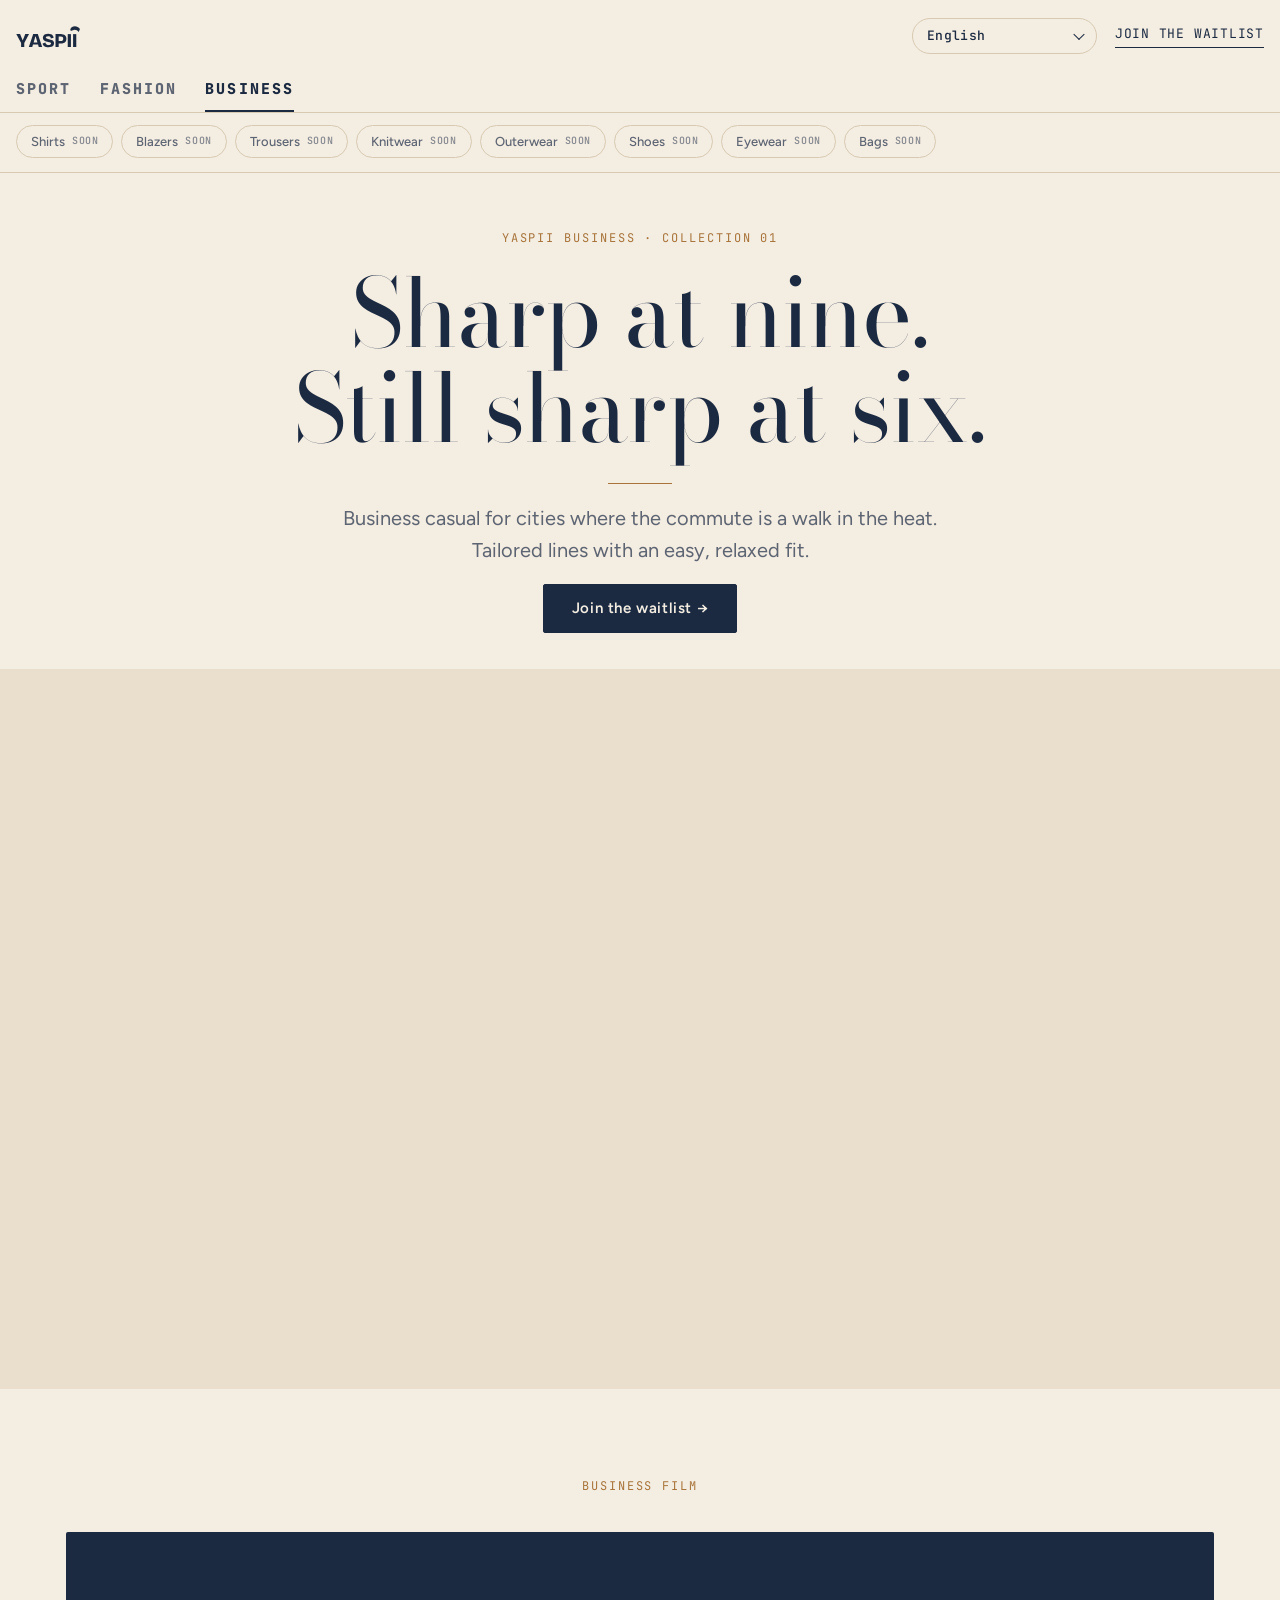
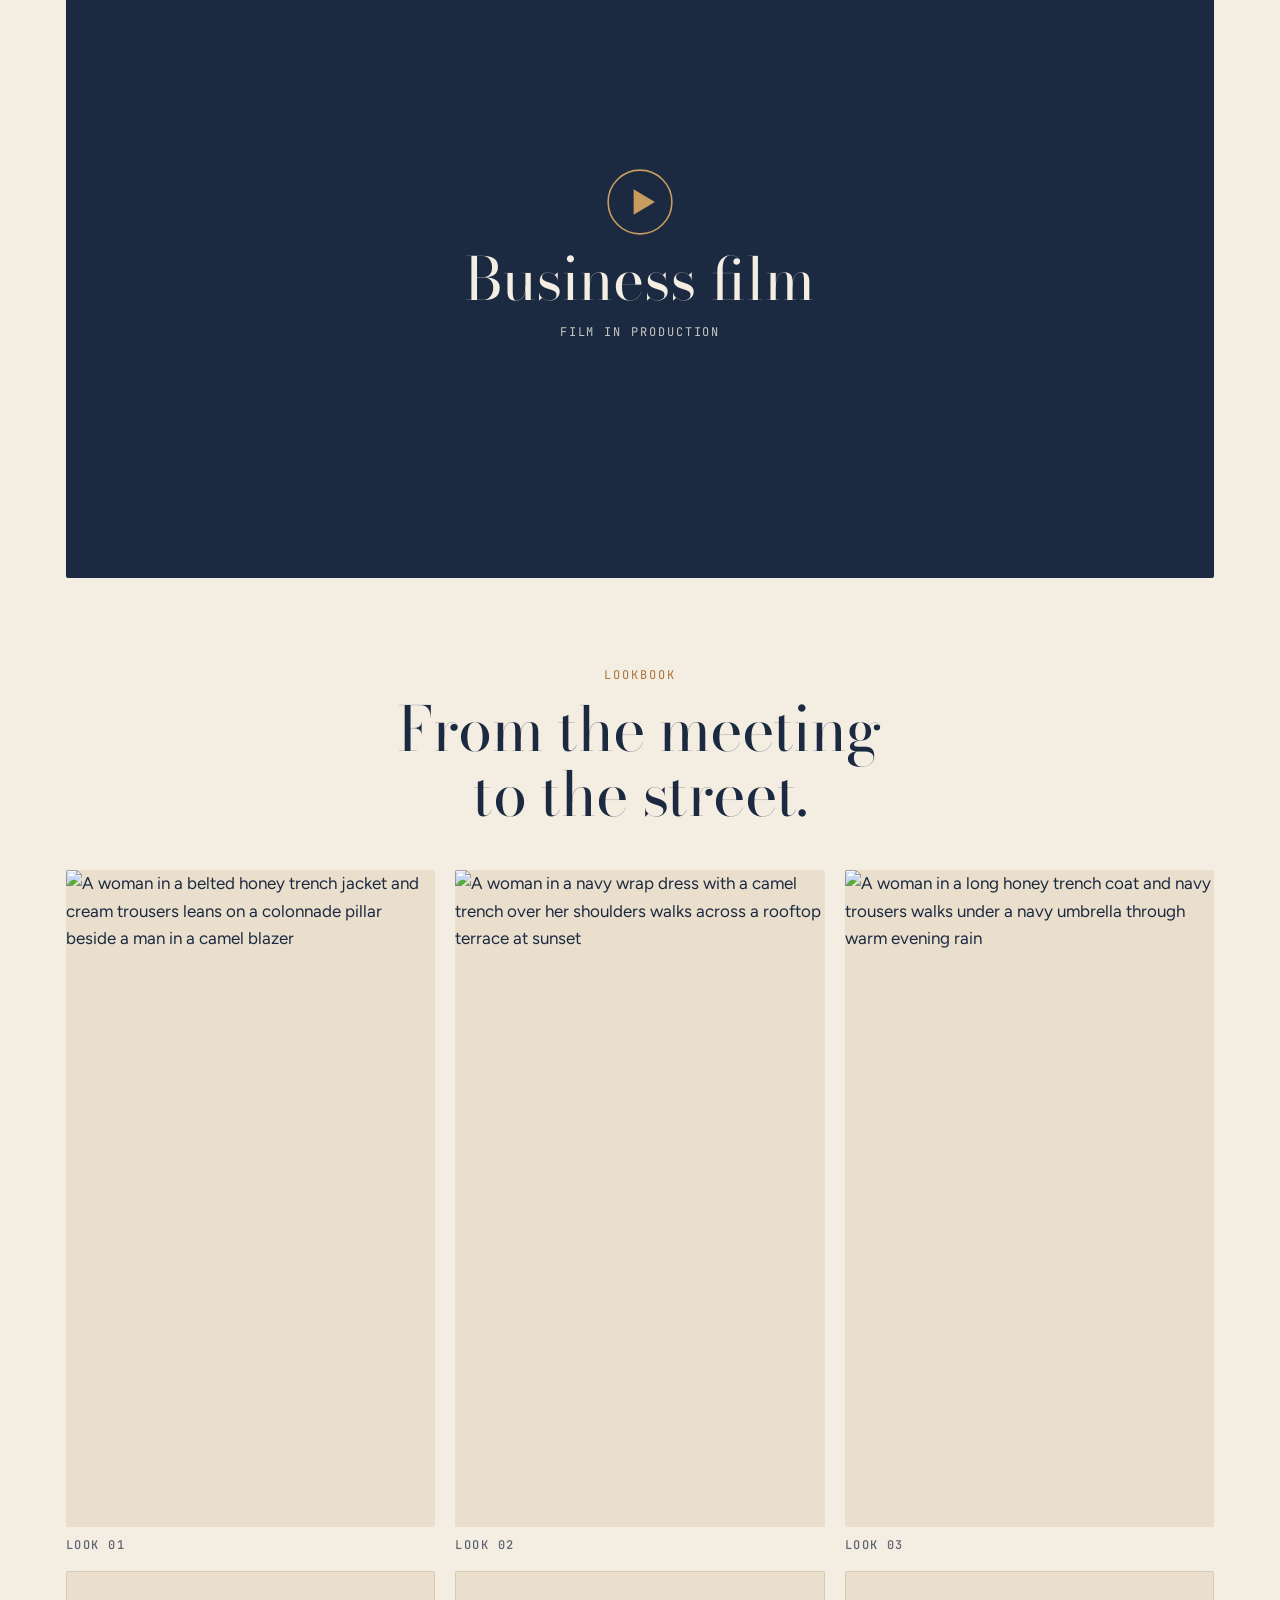
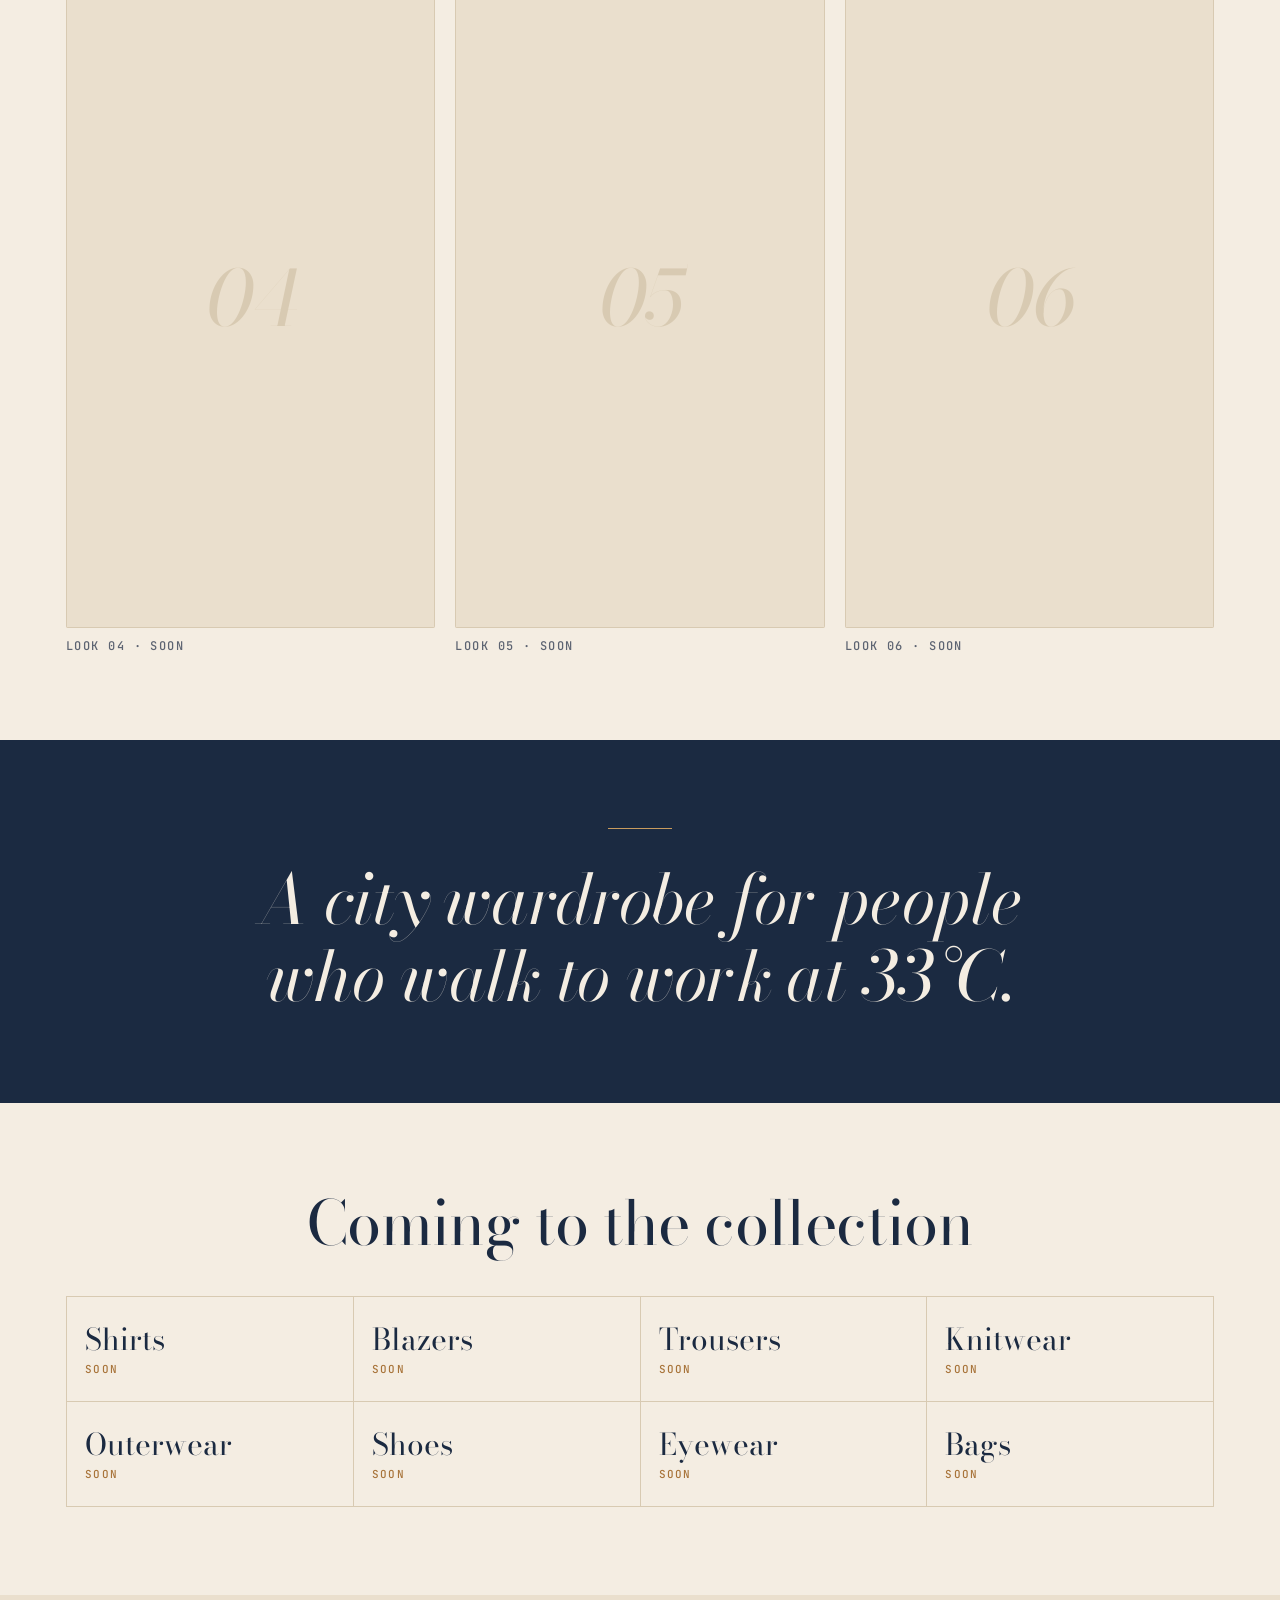
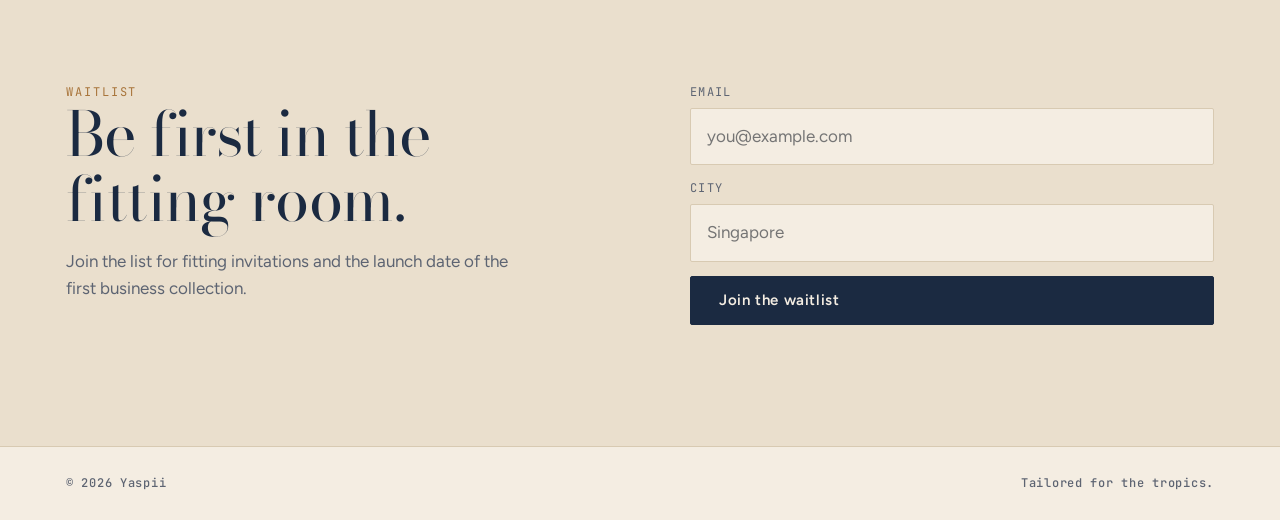
==== business.html @ 57b49bcf "Site: SPORT/FASHION/BUSINESS lines, 10-language switcher, expanded sports list, remove meal tool" ====
<!doctype html>
<html lang="en" data-title-key="bu.title" data-desc-key="bu.desc">
<head>
<meta charset="utf-8">
<meta name="viewport" content="width=device-width, initial-scale=1, viewport-fit=cover">
<title>Yaspii Business</title>
<link rel="icon" href="img/favicon-32.png" sizes="32x32">
<link rel="apple-touch-icon" href="img/favicon-180.png">
<meta name="description" content="Yaspii Business: business casual for tropical cities, tailored lines that stay relaxed in the heat.">
<link rel="preconnect" href="https://fonts.googleapis.com">
<link rel="preconnect" href="https://fonts.gstatic.com" crossorigin>
<link rel="stylesheet" href="https://fonts.googleapis.com/css2?family=Bodoni+Moda:ital,opsz,wght@0,6..96,400;0,6..96,600;1,6..96,400&family=Figtree:wght@400;500;600&family=JetBrains+Mono:wght@400;500;800&family=Noto+Serif+SC:wght@400;600&family=Noto+Serif+Thai:wght@400;600&family=Noto+Sans+SC:wght@400;600&family=Noto+Sans+Thai:wght@400;600&display=swap">
<link rel="preload" as="image" href="img/bu-hero-1600.webp">
<style>
/* Business: honey, cream and navy; serif display; quiet British-heritage tailoring. Nothing from the sport line. */
:root{
  --bg:#F4EDE2;--surface:#EADFCD;--ink:#1B2A41;--muted:#5D6472;--line:#D8CAB2;--accent:#A8743A;--honey:#C89B5E;--navy:#1B2A41;--cream:#F4EDE2;
  --display:"Bodoni Moda","Noto Serif Thai","Noto Serif SC","Noto Sans Khmer","Noto Sans Lao","Noto Sans Myanmar",Georgia,serif;
  --body:"Figtree","Noto Sans Thai","Noto Sans SC","Noto Sans Khmer","Noto Sans Lao","Noto Sans Myanmar",ui-sans-serif,system-ui,sans-serif;
  --mono:"JetBrains Mono","Noto Sans Thai","Noto Sans SC",ui-monospace,Menlo,monospace;
}
@media (prefers-color-scheme:dark){:root:not([data-theme="light"]){--bg:#141C2B;--surface:#1C2639;--ink:#F1E8DA;--muted:#B3AA9C;--line:#2E3A50;--accent:#D9A86A;color-scheme:dark}}
:root[data-theme="dark"]{--bg:#141C2B;--surface:#1C2639;--ink:#F1E8DA;--muted:#B3AA9C;--line:#2E3A50;--accent:#D9A86A;color-scheme:dark}
*{box-sizing:border-box}
body{margin:0;background:var(--bg);color:var(--ink);font-family:var(--body);font-size:17px;line-height:1.6;-webkit-font-smoothing:antialiased}
.wrap{max-width:1180px;margin:0 auto;padding-left:max(16px,env(safe-area-inset-left,0px));padding-right:max(16px,env(safe-area-inset-right,0px))}
a{color:inherit}
:focus-visible{outline:2px solid var(--accent);outline-offset:3px}
.eyebrow{font-family:var(--mono);font-size:12px;letter-spacing:.16em;text-transform:uppercase;color:var(--accent)}
h1,h2,.big{font-family:var(--display);font-weight:400;margin:0;letter-spacing:-.01em}
.bu-hero .wrap{padding-block:56px 36px;text-align:center;display:grid;justify-items:center;gap:18px}
.bu-hero h1{font-size:clamp(44px,7.4vw,108px);line-height:1;max-width:14ch;text-wrap:balance}
.bu-hero h1::after{content:"";display:block;width:64px;height:1px;background:var(--accent);margin:28px auto 0}
.bu-lede{max-width:46ch;margin:0;color:var(--muted);font-size:clamp(17px,1.6vw,20px)}
.bu-hero-img{display:block;width:100%;height:auto;aspect-ratio:16/9;object-fit:cover;background:var(--surface)}
.btn{display:inline-flex;align-items:center;gap:10px;background:var(--ink);color:var(--bg);font:600 15px/1 var(--body);letter-spacing:.04em;padding:16px 28px;text-decoration:none;border:1px solid var(--ink);cursor:pointer;border-radius:2px}
.btn:hover{background:transparent;color:var(--ink)}
section{padding-block:88px}
.sec-head{text-align:center;display:grid;justify-items:center;gap:12px}
h2{font-size:clamp(34px,4.8vw,62px);line-height:1.05;max-width:18ch;text-wrap:balance}
.film-box{margin-top:36px;aspect-ratio:16/9;background:var(--navy);color:var(--cream);display:flex;flex-direction:column;align-items:center;justify-content:center;gap:14px;text-align:center;padding:16px;position:relative;overflow:hidden;border-radius:2px}
.film-box::before{content:"";position:absolute;inset:0;background:url(img/bu-hero-960.webp) center/cover;opacity:.22}
.film-box>*{position:relative}
.film-box svg{width:68px;height:68px;color:var(--honey)}
.film-t{font-family:var(--display);font-size:clamp(30px,4.6vw,60px);line-height:1}
.film-s{font-family:var(--mono);font-size:12px;letter-spacing:.16em;text-transform:uppercase;opacity:.8}
.film-box video{position:absolute;inset:0;width:100%;height:100%;object-fit:cover}
.look-grid{list-style:none;margin:44px 0 0;padding:0;display:grid;grid-template-columns:repeat(3,minmax(0,1fr));gap:20px}
@media (max-width:820px){.look-grid{grid-template-columns:repeat(2,minmax(0,1fr));gap:12px}}
.look-grid li{margin:0}
.look-fig{aspect-ratio:9/16;background:var(--surface);overflow:hidden;border-radius:2px;position:relative}
.look-fig img{display:block;width:100%;height:100%;object-fit:cover}
.look-ph{position:absolute;inset:0;display:flex;align-items:center;justify-content:center;border:1px solid var(--line)}
.look-ph b{font-family:var(--display);font-weight:400;font-style:italic;font-size:clamp(44px,6vw,80px);color:var(--line)}
.look-cap{margin:12px 0 0;font:500 12px/1 var(--mono);letter-spacing:.12em;text-transform:uppercase;color:var(--muted)}
.statement{background:var(--navy);color:var(--cream);text-align:center}
.statement .big{font-style:italic;font-size:clamp(34px,5.4vw,72px);line-height:1.12;max-width:22ch;margin:0 auto;text-wrap:balance}
.statement .rule{width:64px;height:1px;background:var(--honey);margin:0 auto 32px}
.cat-grid{list-style:none;margin:40px 0 0;padding:0;display:grid;grid-template-columns:repeat(4,minmax(0,1fr));border-top:1px solid var(--line);border-left:1px solid var(--line)}
@media (max-width:720px){.cat-grid{grid-template-columns:repeat(2,minmax(0,1fr))}}
.cat-grid li{border-right:1px solid var(--line);border-bottom:1px solid var(--line);padding:26px 18px;display:grid;gap:8px}
.cat-grid span:first-child{font-family:var(--display);font-size:clamp(22px,2.4vw,30px);line-height:1.1}
.cat-grid small{font:500 11px/1 var(--mono);letter-spacing:.12em;text-transform:uppercase;color:var(--accent)}
.join{background:var(--surface)}
.join .wrap{display:grid;grid-template-columns:1.1fr 1fr;gap:48px;align-items:start}
.join p{color:var(--muted);max-width:42ch}
@media (max-width:820px){.join .wrap{grid-template-columns:1fr;gap:28px}}
form{display:grid;gap:14px}
label{font-family:var(--mono);font-size:12px;letter-spacing:.1em;text-transform:uppercase;color:var(--muted)}
input{width:100%;font:inherit;font-size:17px;color:var(--ink);background:var(--bg);border:1px solid var(--line);border-radius:2px;padding:14px 16px}
input:focus{outline:2px solid var(--accent);outline-offset:0;border-color:transparent}
.field{display:grid;gap:6px}
.note{font-size:14px;color:var(--muted);min-height:1.4em;margin:0}
footer{border-top:1px solid var(--line)}
footer .wrap{display:flex;flex-wrap:wrap;gap:16px;justify-content:space-between;padding-block:28px;font:500 12px/1.4 var(--mono);color:var(--muted);letter-spacing:.06em}
:lang(zh-CN) h1,:lang(zh-CN) h2,:lang(zh-CN) .big{line-height:1.25;letter-spacing:.02em}
</style>
<link rel="stylesheet" href="nav.css?v=20261103">
</head>
<body>
<header class="yh">
  <div class="wrap yh-top">
    <a class="logo" href="index.html" aria-label="Yaspii home"><svg aria-hidden="true" focusable="false" xmlns="http://www.w3.org/2000/svg" viewBox="-10 -1177 3289 1227"><g fill="currentColor"><g transform="scale(1 -1)"><path transform="translate(0.0 0)" d="M251 0V203L4 660H198L329 347H335L466 660H658L413 205V0Z"/><path transform="translate(632.0 0)" d="M14 0 238 660H474L698 0H522L485 124H227L190 0ZM453 232 364 534H348L259 232Z"/><path transform="translate(1314.0 0)" d="M331 -14Q267 -14 215.0 -2.0Q163 10 125.0 34.5Q87 59 65.0 97.0Q43 135 39 185L180 232Q183 190 204.0 162.0Q225 134 260.5 120.5Q296 107 340 107Q382 107 410.5 117.5Q439 128 453.5 144.5Q468 161 468 180Q468 202 449.0 216.5Q430 231 397.0 241.5Q364 252 320 262Q270 274 222.0 288.0Q174 302 135.0 324.5Q96 347 73.5 382.5Q51 418 51 472Q51 533 82.0 578.0Q113 623 173.0 648.5Q233 674 321 674Q408 674 469.0 649.0Q530 624 563.0 579.5Q596 535 599 476L455 435Q455 464 445.5 486.0Q436 508 419.0 522.5Q402 537 377.0 544.5Q352 552 320 552Q282 552 255.5 543.0Q229 534 216.0 519.5Q203 505 203 486Q203 462 223.5 446.5Q244 431 279.5 420.5Q315 410 358 400Q401 391 447.0 377.5Q493 364 533.0 342.0Q573 320 597.5 282.5Q622 245 622 188Q622 127 589.5 81.5Q557 36 492.0 11.0Q427 -14 331 -14Z"/><path transform="translate(1942.0 0)" d="M69 0V660H345Q409 660 460.5 645.0Q512 630 549.0 600.5Q586 571 605.5 525.5Q625 480 625 419Q625 341 589.5 288.0Q554 235 484.5 208.0Q415 181 311 181H230V0ZM230 537V305H334Q399 305 431.0 332.0Q463 359 463 423Q463 479 433.5 508.0Q404 537 340 537Z"/><path transform="translate(2566.0 0)" d="M69 0V660H233V0Z"/><path transform="translate(2839.0 0)" d="M69 0V660H233V0Z"/></g><g transform="translate(3014.6 -764.0) scale(9.0786) translate(-89 -68)"><path d="M116 50 C100 28 68 32 62 52 C60 61 69 63 76 58 C86 51 100 56 109 68 Z"/></g></g></svg></a>
    <div class="yh-r">
      <label class="yh-lang"><span class="sr" data-i18n="nav.lang">Language</span><select data-lang-select><option value="en" lang="en" selected>English</option><option value="th" lang="th">ไทย</option><option value="zh" lang="zh-CN">中文</option><option value="vi" lang="vi">Tiếng Việt</option><option value="id" lang="id">Bahasa Indonesia</option><option value="ms" lang="ms">Bahasa Melayu</option><option value="fil" lang="fil">Filipino</option><option value="km" lang="km">ខ្មែរ</option><option value="lo" lang="lo">ລາວ</option><option value="my" lang="my">မြန်မာ</option></select></label>
      <a class="yh-join" href="#join" data-i18n="nav.join">Join the waitlist</a>
    </div>
  </div>
  <nav class="wrap yh-lines" aria-label="Collections" data-i18n-aria="nav.lines"><a href="index.html" data-i18n="nav.sport">SPORT</a><a href="fashion.html" data-i18n="nav.fashion">FASHION</a><a href="business.html" aria-current="page" data-i18n="nav.business">BUSINESS</a></nav>
  <nav class="wrap yh-cats" aria-label="Shop by category" data-i18n-aria="nav.shop"><span class="c"><span data-i18n="cat.shirts">Shirts</span><small data-i18n="nav.soon">Soon</small></span><span class="c"><span data-i18n="cat.blazers">Blazers</span><small data-i18n="nav.soon">Soon</small></span><span class="c"><span data-i18n="cat.trousers">Trousers</span><small data-i18n="nav.soon">Soon</small></span><span class="c"><span data-i18n="cat.knit">Knitwear</span><small data-i18n="nav.soon">Soon</small></span><span class="c"><span data-i18n="cat.outer">Outerwear</span><small data-i18n="nav.soon">Soon</small></span><span class="c"><span data-i18n="cat.shoes">Shoes</span><small data-i18n="nav.soon">Soon</small></span><span class="c"><span data-i18n="cat.eyewear">Eyewear</span><small data-i18n="nav.soon">Soon</small></span><span class="c"><span data-i18n="cat.bags">Bags</span><small data-i18n="nav.soon">Soon</small></span></nav>
</header>

<main>
<section class="bu-hero" style="padding-block:0"><div class="wrap">
  <div class="eyebrow" data-i18n="bu.eyebrow">Yaspii Business · Collection 01</div>
  <h1 data-i18n="bu.h1">Sharp at nine. Still sharp at six.</h1>
  <p class="bu-lede" data-i18n="bu.lede">Business casual for cities where the commute is a walk in the heat. Tailored lines with an easy, relaxed fit.</p>
  <a class="btn" href="#join" data-i18n="line.cta">Join the waitlist →</a>
</div>
<img class="bu-hero-img" src="img/bu-hero-1600.webp" srcset="img/bu-hero-960.webp 960w, img/bu-hero-1600.webp 1600w" sizes="100vw" width="1600" height="900" alt="Four people in honey trench coats, cream shirts and a camel blazer walk down a rain-washed street of colonial shophouses at golden hour">
</section>

<section id="film"><div class="wrap">
  <div class="sec-head"><div class="eyebrow" data-i18n="bu.film">Business film</div></div>
  <div class="film-box" id="line-film" data-film="">
    <svg viewBox="0 0 64 64" aria-hidden="true"><circle cx="32" cy="32" r="30" fill="none" stroke="currentColor" stroke-width="1.5"/><path d="M26 20 L46 32 L26 44 Z" fill="currentColor"/></svg>
    <span class="film-t" data-i18n="bu.film">Business film</span>
    <span class="film-s" data-i18n="film.soon">Film in production</span>
  </div>
</div></section>

<section id="look" style="padding-top:0"><div class="wrap">
  <div class="sec-head">
    <div class="eyebrow" data-i18n="bu.look.eyebrow">Lookbook</div>
    <h2 data-i18n="bu.look.h2">From the meeting to the street.</h2>
  </div>
  <ul class="look-grid">
    <li><div class="look-fig"><img src="img/bu-look-1-720.webp" width="720" height="1280" loading="lazy" decoding="async" alt="A woman in a belted honey trench jacket and cream trousers leans on a colonnade pillar beside a man in a camel blazer"></div><p class="look-cap"><span data-i18n="fa.look">Look</span> 01</p></li>
    <li><div class="look-fig"><img src="img/bu-look-2-720.webp" width="720" height="1280" loading="lazy" decoding="async" alt="A woman in a navy wrap dress with a camel trench over her shoulders walks across a rooftop terrace at sunset"></div><p class="look-cap"><span data-i18n="fa.look">Look</span> 02</p></li>
    <li><div class="look-fig"><img src="img/bu-look-3-720.webp" width="720" height="1280" loading="lazy" decoding="async" alt="A woman in a long honey trench coat and navy trousers walks under a navy umbrella through warm evening rain"></div><p class="look-cap"><span data-i18n="fa.look">Look</span> 03</p></li>
    <li><div class="look-fig"><div class="look-ph"><b>04</b></div></div><p class="look-cap"><span data-i18n="fa.look">Look</span> 04 · <span data-i18n="nav.soon">Soon</span></p></li>
    <li><div class="look-fig"><div class="look-ph"><b>05</b></div></div><p class="look-cap"><span data-i18n="fa.look">Look</span> 05 · <span data-i18n="nav.soon">Soon</span></p></li>
    <li><div class="look-fig"><div class="look-ph"><b>06</b></div></div><p class="look-cap"><span data-i18n="fa.look">Look</span> 06 · <span data-i18n="nav.soon">Soon</span></p></li>
  </ul>
</div></section>

<section class="statement"><div class="wrap">
  <div class="rule"></div>
  <p class="big" data-i18n="bu.statement">A city wardrobe for people who walk to work at 33°C.</p>
</div></section>

<section><div class="wrap">
  <div class="sec-head"><h2 data-i18n="bu.cats.h2">Coming to the collection</h2></div>
  <ul class="cat-grid"><li><span data-i18n="cat.shirts">Shirts</span><small data-i18n="nav.soon">Soon</small></li><li><span data-i18n="cat.blazers">Blazers</span><small data-i18n="nav.soon">Soon</small></li><li><span data-i18n="cat.trousers">Trousers</span><small data-i18n="nav.soon">Soon</small></li><li><span data-i18n="cat.knit">Knitwear</span><small data-i18n="nav.soon">Soon</small></li><li><span data-i18n="cat.outer">Outerwear</span><small data-i18n="nav.soon">Soon</small></li><li><span data-i18n="cat.shoes">Shoes</span><small data-i18n="nav.soon">Soon</small></li><li><span data-i18n="cat.eyewear">Eyewear</span><small data-i18n="nav.soon">Soon</small></li><li><span data-i18n="cat.bags">Bags</span><small data-i18n="nav.soon">Soon</small></li></ul>
</div></section>

<section class="join" id="join"><div class="wrap">
  <div>
    <div class="eyebrow" data-i18n="join.eyebrow">Waitlist</div>
    <h2 data-i18n="bu.join.h2">Be first in the fitting room.</h2>
    <p data-i18n="bu.join.p">Join the list for fitting invitations and the launch date of the first business collection.</p>
  </div>
  <form class="waitlist" novalidate>
    <input type="hidden" name="line" value="business">
    <div class="field"><label for="email" data-i18n="form.email">Email</label><input id="email" name="email" type="email" autocomplete="email" placeholder="you@example.com" required></div>
    <div class="field"><label for="city" data-i18n="form.city">City</label><input id="city" name="city" type="text" autocomplete="address-level2" placeholder="Singapore" data-i18n-ph="form.city.ph"></div>
    <button class="btn" type="submit" data-i18n="form.submit">Join the waitlist</button>
    <p class="note" role="status"></p>
  </form>
</div></section>
</main>

<footer><div class="wrap">
  <span>© 2026 Yaspii</span>
  <span data-i18n="bu.footer">Tailored for the tropics.</span>
</div></footer>

<script src="i18n.js?v=20261103"></script>
<script src="lines.js?v=20261103" defer></script>
</body>
</html>
---- nav.css ----
/* Shared Yaspii header: line switch + category row. Colours come from each page's own tokens. */
.yh{border-bottom:1px solid var(--line);background:var(--bg);position:relative;z-index:5}
.yh .wrap{max-width:1280px}
.yh-top{display:flex;align-items:center;justify-content:space-between;gap:16px;padding-block:18px 10px}
.yh .logo{display:inline-flex;color:var(--ink);text-decoration:none}.yh .logo svg{height:24px;width:auto;display:block}
.yh-r{display:flex;align-items:center;gap:18px}
.yh-lang{position:relative;display:inline-flex;align-items:center}
.yh-lang select{appearance:none;-webkit-appearance:none;font:500 13px/1.2 var(--mono);letter-spacing:.03em;color:var(--ink);background:transparent;border:1px solid var(--line);border-radius:999px;padding:9px 34px 9px 14px;cursor:pointer;width:auto;max-width:46vw}
.yh-lang::after{content:"";position:absolute;right:14px;top:50%;width:7px;height:7px;border-right:1.5px solid var(--ink);border-bottom:1.5px solid var(--ink);transform:translateY(-70%) rotate(45deg);pointer-events:none}
.yh-lang select:focus-visible{outline:2px solid var(--accent);outline-offset:2px}
.yh-lang option{color:#111;background:#fff}
.yh-join{font-family:var(--mono);font-size:13px;letter-spacing:.06em;text-transform:uppercase;text-decoration:none;color:var(--ink);border-bottom:1px solid var(--ink);padding-bottom:2px;white-space:nowrap}
@media (max-width:560px){.yh-join{display:none}}
.yh-lines{display:flex;gap:28px;padding-block:6px 0;overflow-x:auto;scrollbar-width:none}
.yh-lines::-webkit-scrollbar,.yh-cats::-webkit-scrollbar{display:none}
.yh-lines a{font:800 15px/1 var(--mono);letter-spacing:.14em;text-decoration:none;color:var(--muted);padding:12px 0 13px;border-bottom:2px solid transparent;white-space:nowrap}
.yh-lines a:hover{color:var(--ink)}
.yh-lines a[aria-current="page"]{color:var(--ink);border-bottom-color:var(--ink)}
.yh-cats{display:flex;gap:8px;padding-block:12px 14px;overflow-x:auto;scrollbar-width:none;border-top:1px solid var(--line)}
.yh-cats a,.yh-cats span.c{flex:none;display:inline-flex;align-items:center;gap:7px;font:500 13px/1 var(--body);color:var(--ink);text-decoration:none;border:1px solid var(--line);border-radius:999px;padding:9px 14px;white-space:nowrap}
.yh-cats a:hover{border-color:var(--ink)}
.yh-cats span.c{color:var(--muted)}
.yh-cats small{font:500 10px/1 var(--mono);letter-spacing:.06em;text-transform:uppercase;opacity:.75}
.sr{position:absolute;width:1px;height:1px;overflow:hidden;clip:rect(0 0 0 0);white-space:nowrap}
/* scripts with tall glyphs */
:lang(km) h1,:lang(lo) h1,:lang(my) h1,:lang(th) h1{line-height:1.25!important;letter-spacing:0!important}
:lang(km) h2,:lang(lo) h2,:lang(my) h2,:lang(th) h2{line-height:1.35!important;letter-spacing:0!important}
:lang(km) body,:lang(lo) body,:lang(my) body{line-height:1.8}
:lang(km) .eyebrow,:lang(lo) .eyebrow,:lang(my) .eyebrow,:lang(km) label,:lang(lo) label,:lang(my) label{letter-spacing:.01em;text-transform:none}
:lang(vi) body{--display:"Be Vietnam Pro",ui-sans-serif,system-ui,sans-serif;--body:"Be Vietnam Pro",ui-sans-serif,system-ui,sans-serif}
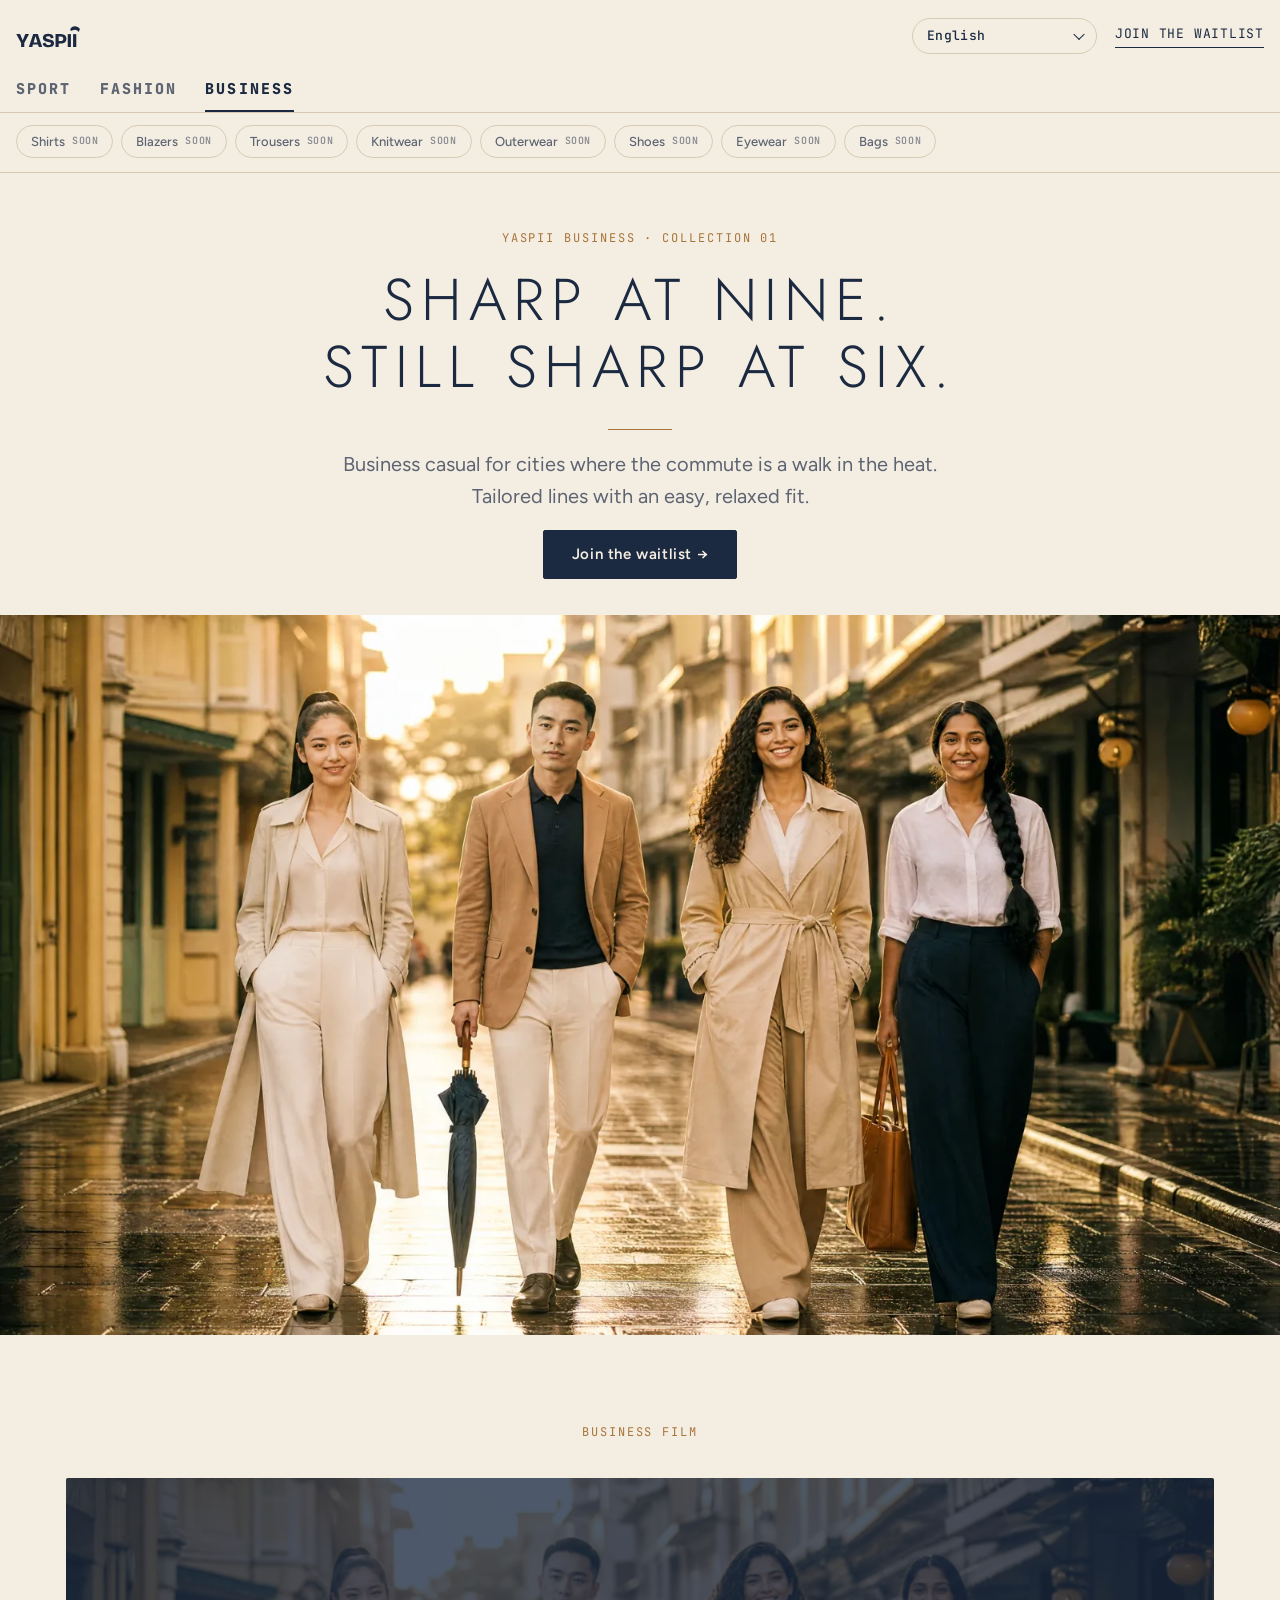
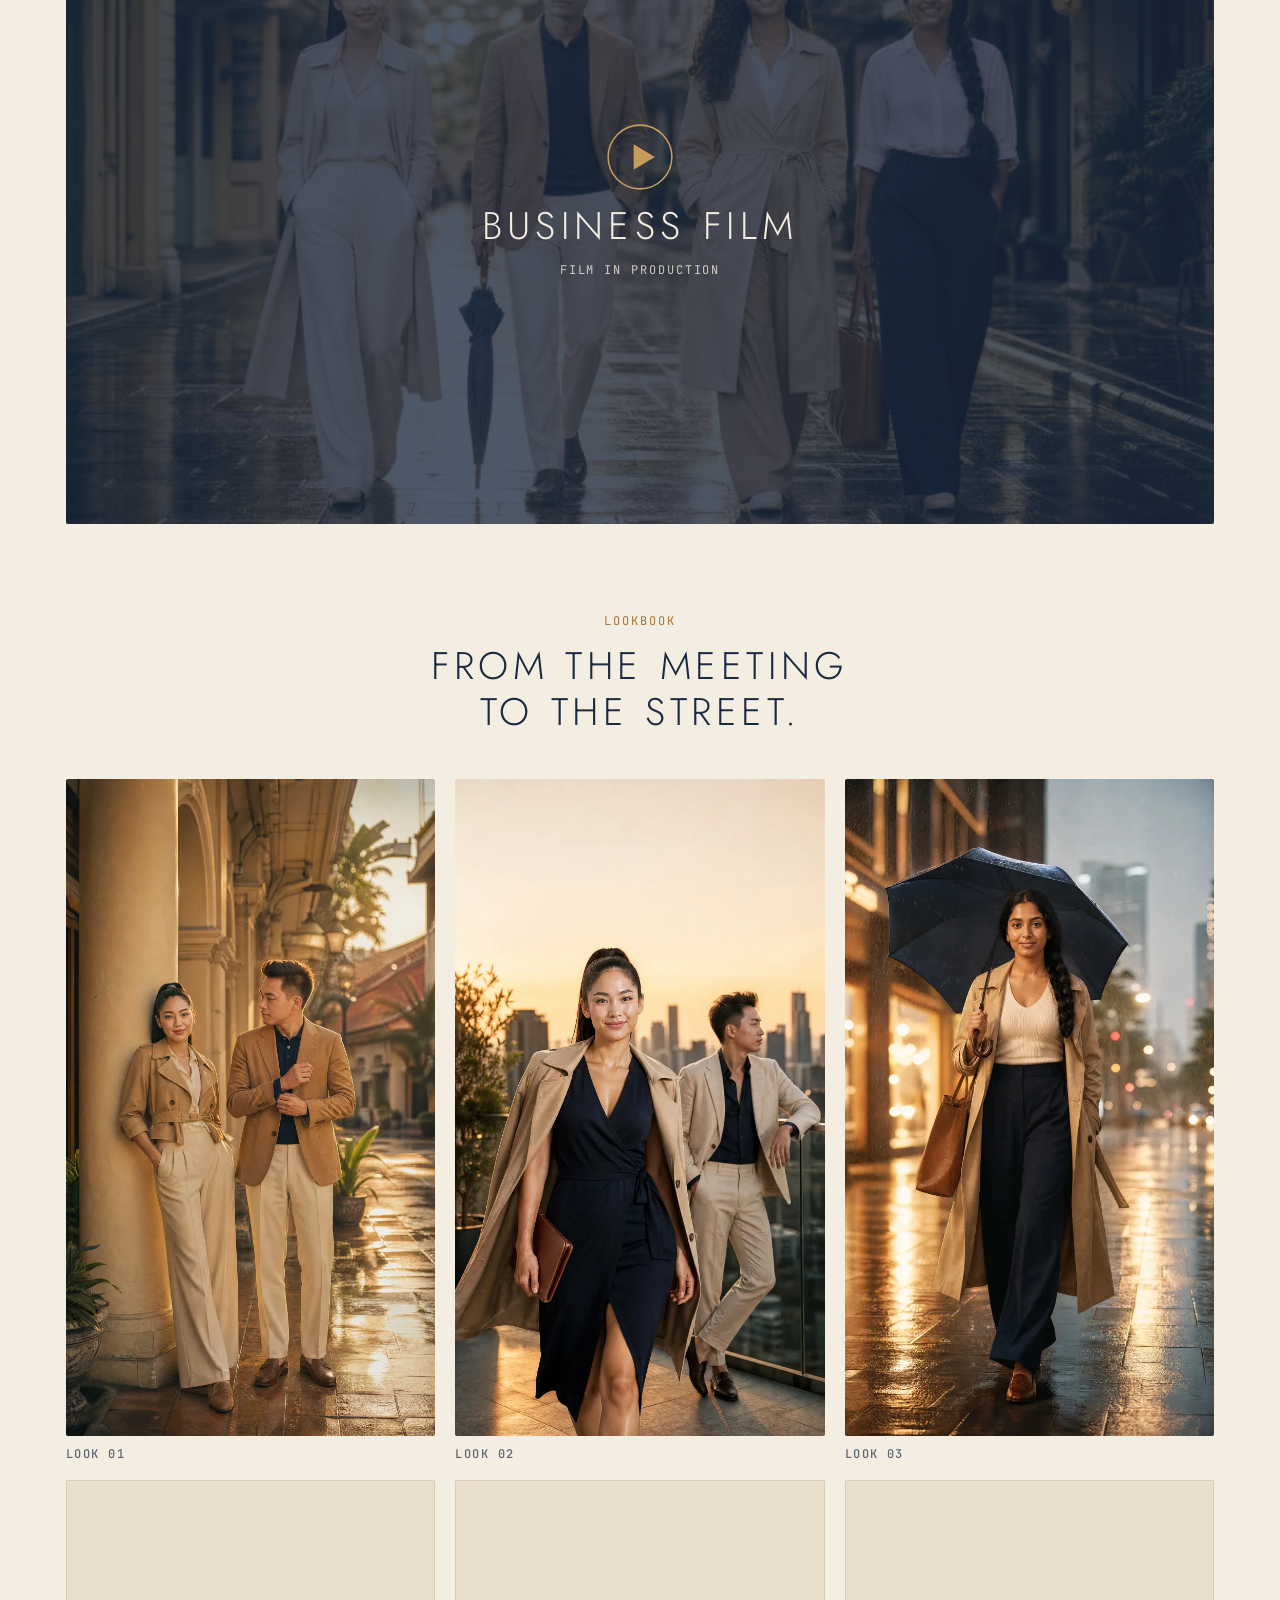
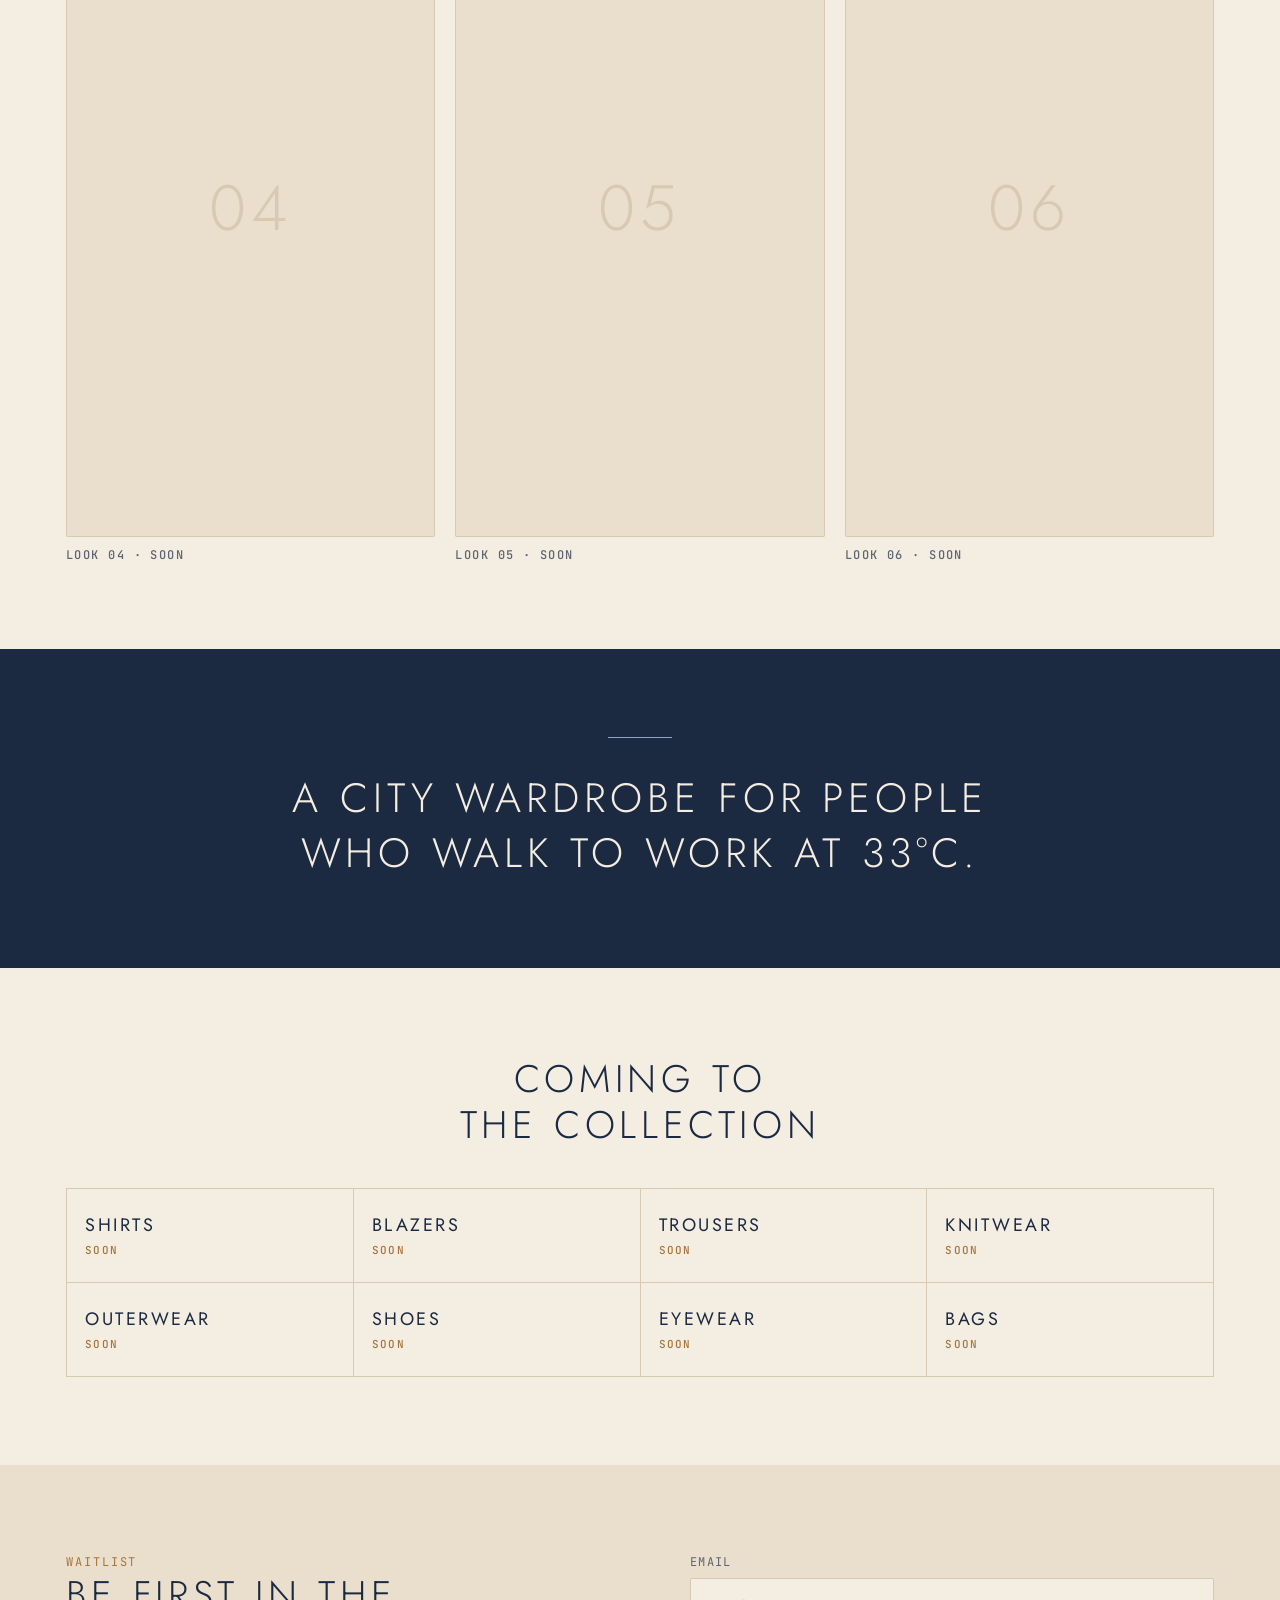
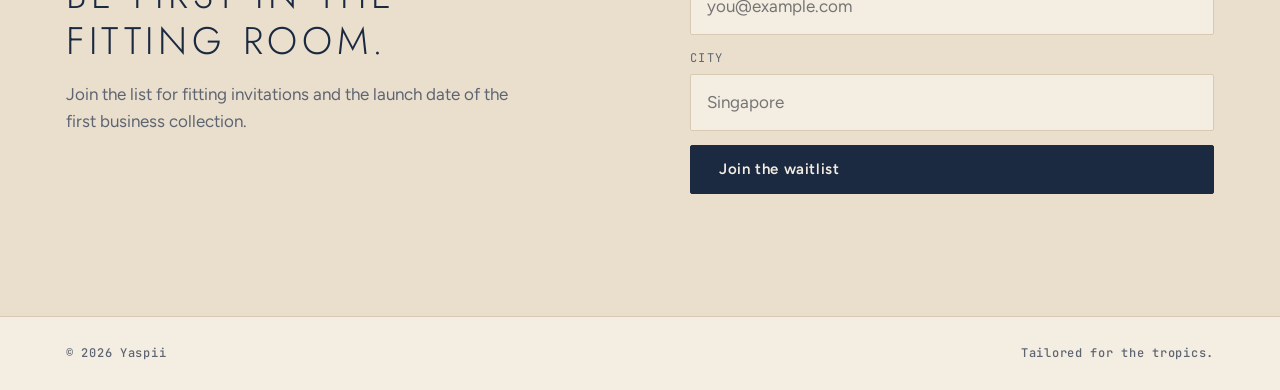
==== commit d4dce047: "Business headings in Jost caps; fashion film on fashion page" ====
--- a/business.html
+++ b/business.html
@@ -9,13 +9,13 @@
 <meta name="description" content="Yaspii Business: business casual for tropical cities, tailored lines that stay relaxed in the heat.">
 <link rel="preconnect" href="https://fonts.googleapis.com">
 <link rel="preconnect" href="https://fonts.gstatic.com" crossorigin>
-<link rel="stylesheet" href="https://fonts.googleapis.com/css2?family=Bodoni+Moda:ital,opsz,wght@0,6..96,400;0,6..96,600;1,6..96,400&family=Figtree:wght@400;500;600&family=JetBrains+Mono:wght@400;500;800&family=Noto+Serif+SC:wght@400;600&family=Noto+Serif+Thai:wght@400;600&family=Noto+Sans+SC:wght@400;600&family=Noto+Sans+Thai:wght@400;600&display=swap">
+<link rel="stylesheet" href="https://fonts.googleapis.com/css2?family=Jost:ital,wght@0,300;0,400;0,500;1,300&family=Figtree:wght@400;500;600&family=JetBrains+Mono:wght@400;500;800&family=Noto+Sans+SC:wght@400;600&family=Noto+Sans+Thai:wght@400;600&display=swap">
 <link rel="preload" as="image" href="img/bu-hero-1600.webp">
 <style>
-/* Business: honey, cream and navy; serif display; quiet British-heritage tailoring. Nothing from the sport line. */
+/* Business: honey, cream and navy; light wide-tracked capitals; quiet British-heritage tailoring. Nothing from the sport line. */
 :root{
   --bg:#F4EDE2;--surface:#EADFCD;--ink:#1B2A41;--muted:#5D6472;--line:#D8CAB2;--accent:#A8743A;--honey:#C89B5E;--navy:#1B2A41;--cream:#F4EDE2;
-  --display:"Bodoni Moda","Noto Serif Thai","Noto Serif SC","Noto Sans Khmer","Noto Sans Lao","Noto Sans Myanmar",Georgia,serif;
+  --display:"Jost","Noto Sans Thai","Noto Sans SC","Noto Sans Khmer","Noto Sans Lao","Noto Sans Myanmar",Georgia,serif;
   --body:"Figtree","Noto Sans Thai","Noto Sans SC","Noto Sans Khmer","Noto Sans Lao","Noto Sans Myanmar",ui-sans-serif,system-ui,sans-serif;
   --mono:"JetBrains Mono","Noto Sans Thai","Noto Sans SC",ui-monospace,Menlo,monospace;
 }
@@ -27,9 +27,9 @@
 a{color:inherit}
 :focus-visible{outline:2px solid var(--accent);outline-offset:3px}
 .eyebrow{font-family:var(--mono);font-size:12px;letter-spacing:.16em;text-transform:uppercase;color:var(--accent)}
-h1,h2,.big{font-family:var(--display);font-weight:400;margin:0;letter-spacing:-.01em}
+h1,h2,.big{font-family:var(--display);font-weight:300;margin:0;letter-spacing:.12em;text-transform:uppercase}
 .bu-hero .wrap{padding-block:56px 36px;text-align:center;display:grid;justify-items:center;gap:18px}
-.bu-hero h1{font-size:clamp(44px,7.4vw,108px);line-height:1;max-width:14ch;text-wrap:balance}
+.bu-hero h1{font-size:clamp(30px,4.6vw,66px);line-height:1.15;max-width:22ch;text-wrap:balance}
 .bu-hero h1::after{content:"";display:block;width:64px;height:1px;background:var(--accent);margin:28px auto 0}
 .bu-lede{max-width:46ch;margin:0;color:var(--muted);font-size:clamp(17px,1.6vw,20px)}
 .bu-hero-img{display:block;width:100%;height:auto;aspect-ratio:16/9;object-fit:cover;background:var(--surface)}
@@ -37,12 +37,12 @@
 .btn:hover{background:transparent;color:var(--ink)}
 section{padding-block:88px}
 .sec-head{text-align:center;display:grid;justify-items:center;gap:12px}
-h2{font-size:clamp(34px,4.8vw,62px);line-height:1.05;max-width:18ch;text-wrap:balance}
+h2{font-size:clamp(24px,3vw,40px);line-height:1.2;max-width:24ch;text-wrap:balance}
 .film-box{margin-top:36px;aspect-ratio:16/9;background:var(--navy);color:var(--cream);display:flex;flex-direction:column;align-items:center;justify-content:center;gap:14px;text-align:center;padding:16px;position:relative;overflow:hidden;border-radius:2px}
 .film-box::before{content:"";position:absolute;inset:0;background:url(img/bu-hero-960.webp) center/cover;opacity:.22}
 .film-box>*{position:relative}
 .film-box svg{width:68px;height:68px;color:var(--honey)}
-.film-t{font-family:var(--display);font-size:clamp(30px,4.6vw,60px);line-height:1}
+.film-t{font-family:var(--display);font-weight:300;font-size:clamp(22px,3vw,40px);line-height:1.1;letter-spacing:.14em;text-transform:uppercase}
 .film-s{font-family:var(--mono);font-size:12px;letter-spacing:.16em;text-transform:uppercase;opacity:.8}
 .film-box video{position:absolute;inset:0;width:100%;height:100%;object-fit:cover}
 .look-grid{list-style:none;margin:44px 0 0;padding:0;display:grid;grid-template-columns:repeat(3,minmax(0,1fr));gap:20px}
@@ -51,15 +51,15 @@
 .look-fig{aspect-ratio:9/16;background:var(--surface);overflow:hidden;border-radius:2px;position:relative}
 .look-fig img{display:block;width:100%;height:100%;object-fit:cover}
 .look-ph{position:absolute;inset:0;display:flex;align-items:center;justify-content:center;border:1px solid var(--line)}
-.look-ph b{font-family:var(--display);font-weight:400;font-style:italic;font-size:clamp(44px,6vw,80px);color:var(--line)}
+.look-ph b{font-family:var(--display);font-weight:300;font-size:clamp(40px,5vw,72px);letter-spacing:.08em;color:var(--line)}
 .look-cap{margin:12px 0 0;font:500 12px/1 var(--mono);letter-spacing:.12em;text-transform:uppercase;color:var(--muted)}
 .statement{background:var(--navy);color:var(--cream);text-align:center}
-.statement .big{font-style:italic;font-size:clamp(34px,5.4vw,72px);line-height:1.12;max-width:22ch;margin:0 auto;text-wrap:balance}
+.statement .big{font-size:clamp(22px,3.2vw,42px);line-height:1.35;max-width:30ch;margin:0 auto;text-wrap:balance}
 .statement .rule{width:64px;height:1px;background:var(--honey);margin:0 auto 32px}
 .cat-grid{list-style:none;margin:40px 0 0;padding:0;display:grid;grid-template-columns:repeat(4,minmax(0,1fr));border-top:1px solid var(--line);border-left:1px solid var(--line)}
 @media (max-width:720px){.cat-grid{grid-template-columns:repeat(2,minmax(0,1fr))}}
 .cat-grid li{border-right:1px solid var(--line);border-bottom:1px solid var(--line);padding:26px 18px;display:grid;gap:8px}
-.cat-grid span:first-child{font-family:var(--display);font-size:clamp(22px,2.4vw,30px);line-height:1.1}
+.cat-grid span:first-child{font-family:var(--display);font-weight:400;font-size:clamp(15px,1.5vw,18px);line-height:1.2;letter-spacing:.14em;text-transform:uppercase}
 .cat-grid small{font:500 11px/1 var(--mono);letter-spacing:.12em;text-transform:uppercase;color:var(--accent)}
 .join{background:var(--surface)}
 .join .wrap{display:grid;grid-template-columns:1.1fr 1fr;gap:48px;align-items:start}
@@ -73,7 +73,8 @@
 .note{font-size:14px;color:var(--muted);min-height:1.4em;margin:0}
 footer{border-top:1px solid var(--line)}
 footer .wrap{display:flex;flex-wrap:wrap;gap:16px;justify-content:space-between;padding-block:28px;font:500 12px/1.4 var(--mono);color:var(--muted);letter-spacing:.06em}
-:lang(zh-CN) h1,:lang(zh-CN) h2,:lang(zh-CN) .big{line-height:1.25;letter-spacing:.02em}
+:lang(zh-CN) h1,:lang(zh-CN) h2,:lang(zh-CN) .big{line-height:1.35;letter-spacing:.08em;font-weight:400}
+:lang(th) h1,:lang(th) h2,:lang(th) .big,:lang(km) h1,:lang(km) h2,:lang(km) .big,:lang(lo) h1,:lang(lo) h2,:lang(lo) .big,:lang(my) h1,:lang(my) h2,:lang(my) .big{letter-spacing:.02em!important;font-weight:400}
 </style>
 <link rel="stylesheet" href="nav.css?v=20261103">
 </head>
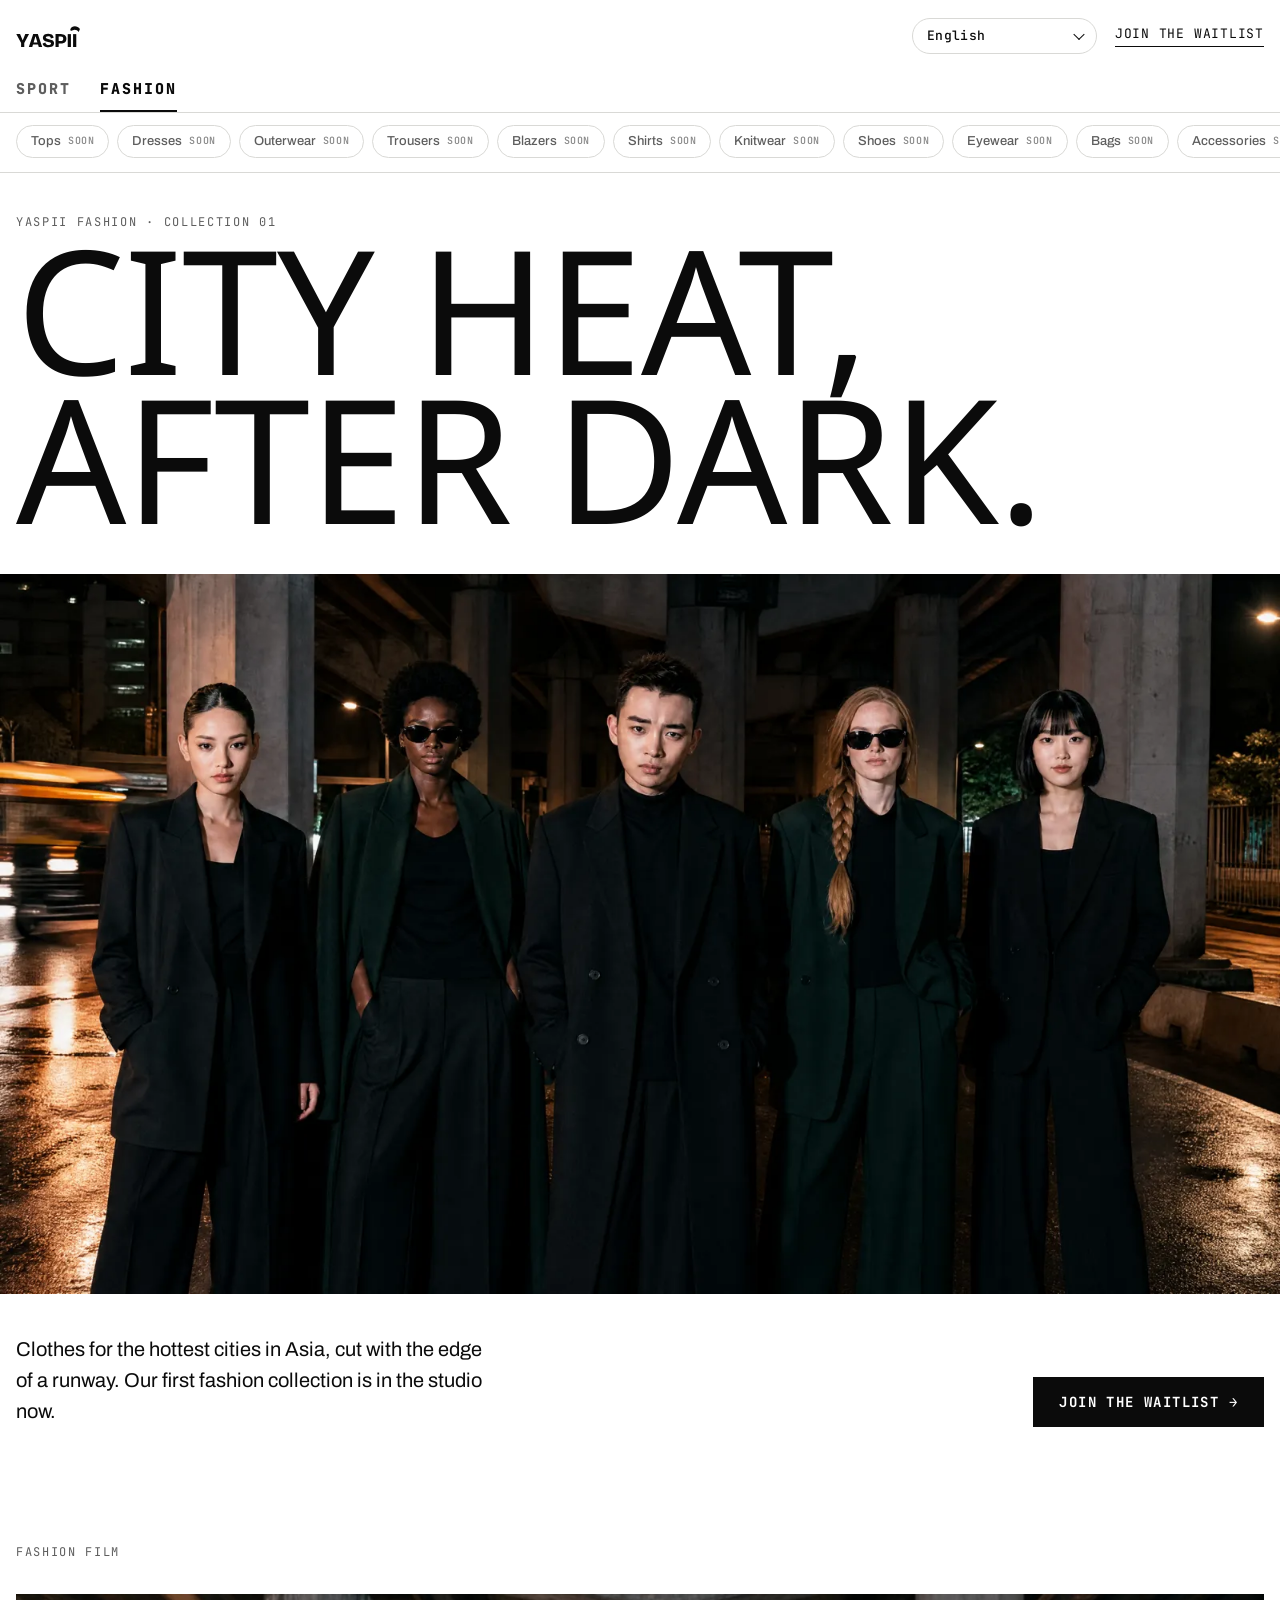
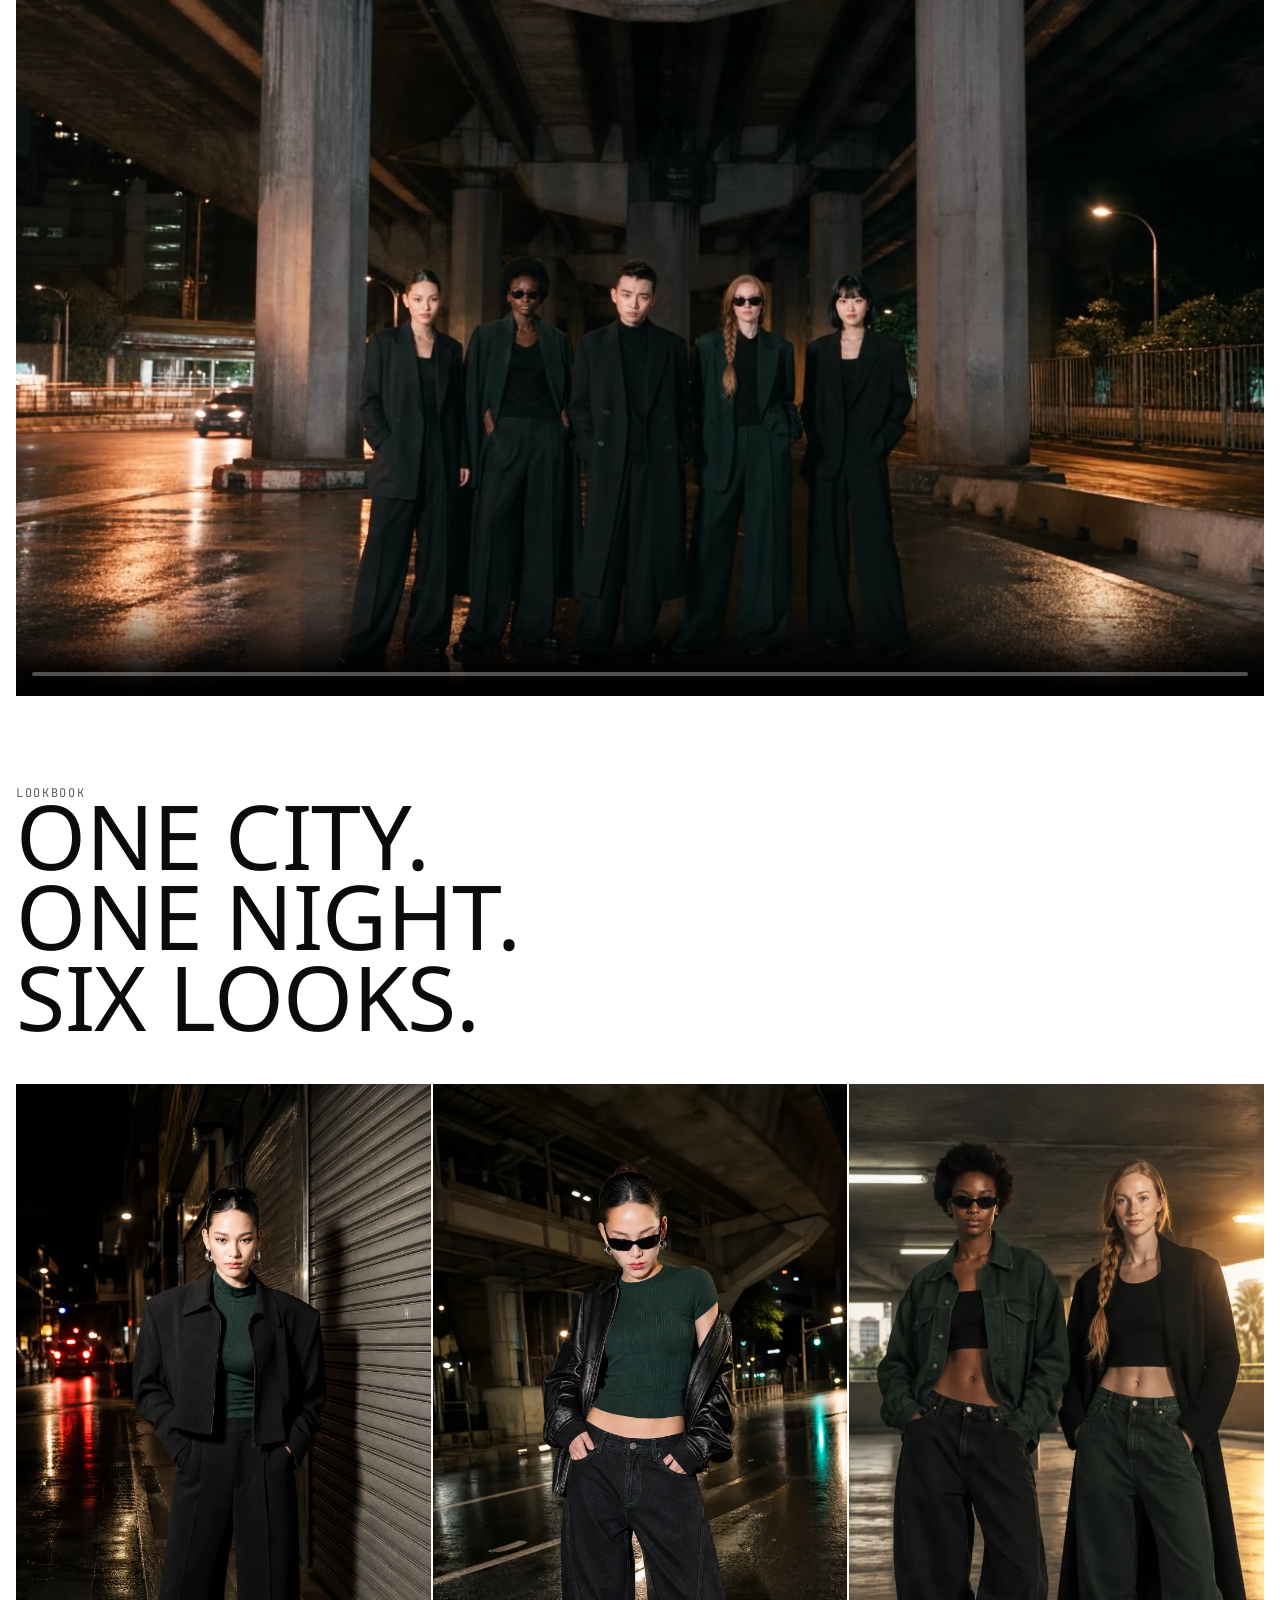
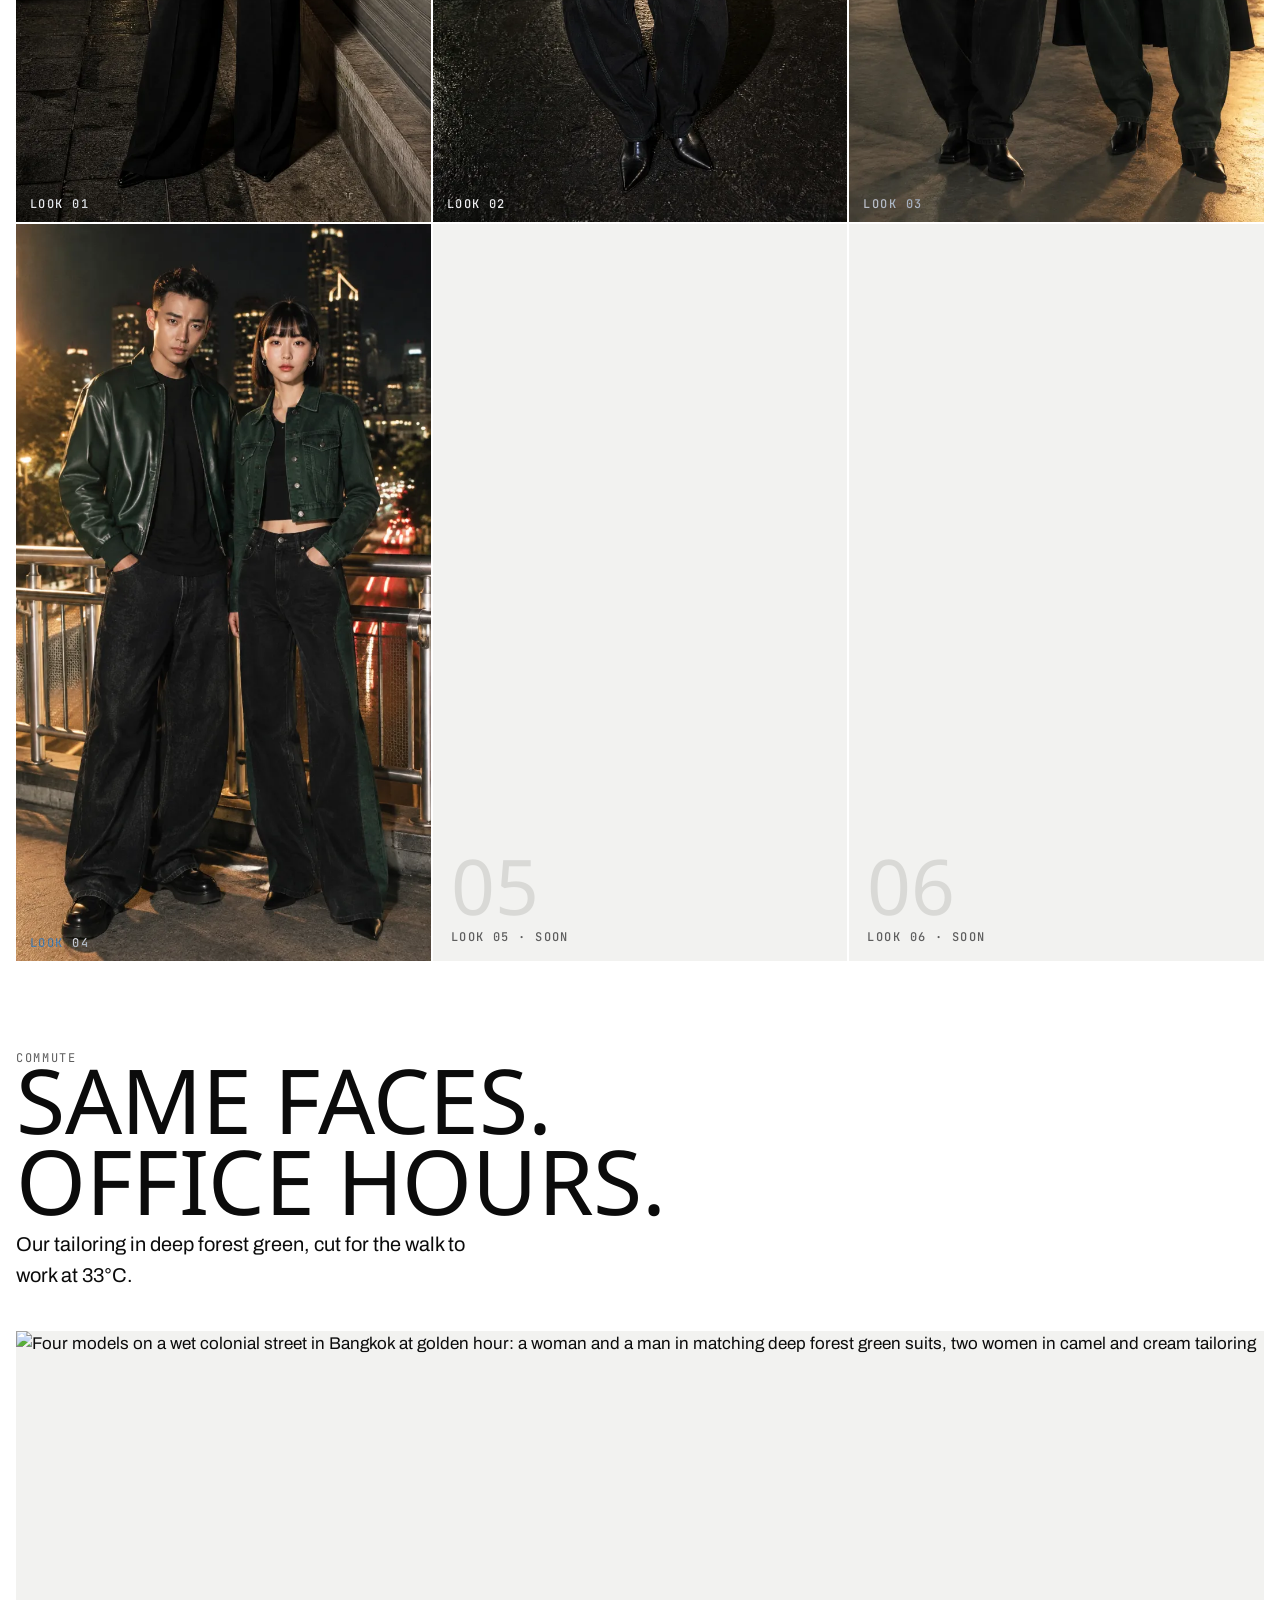
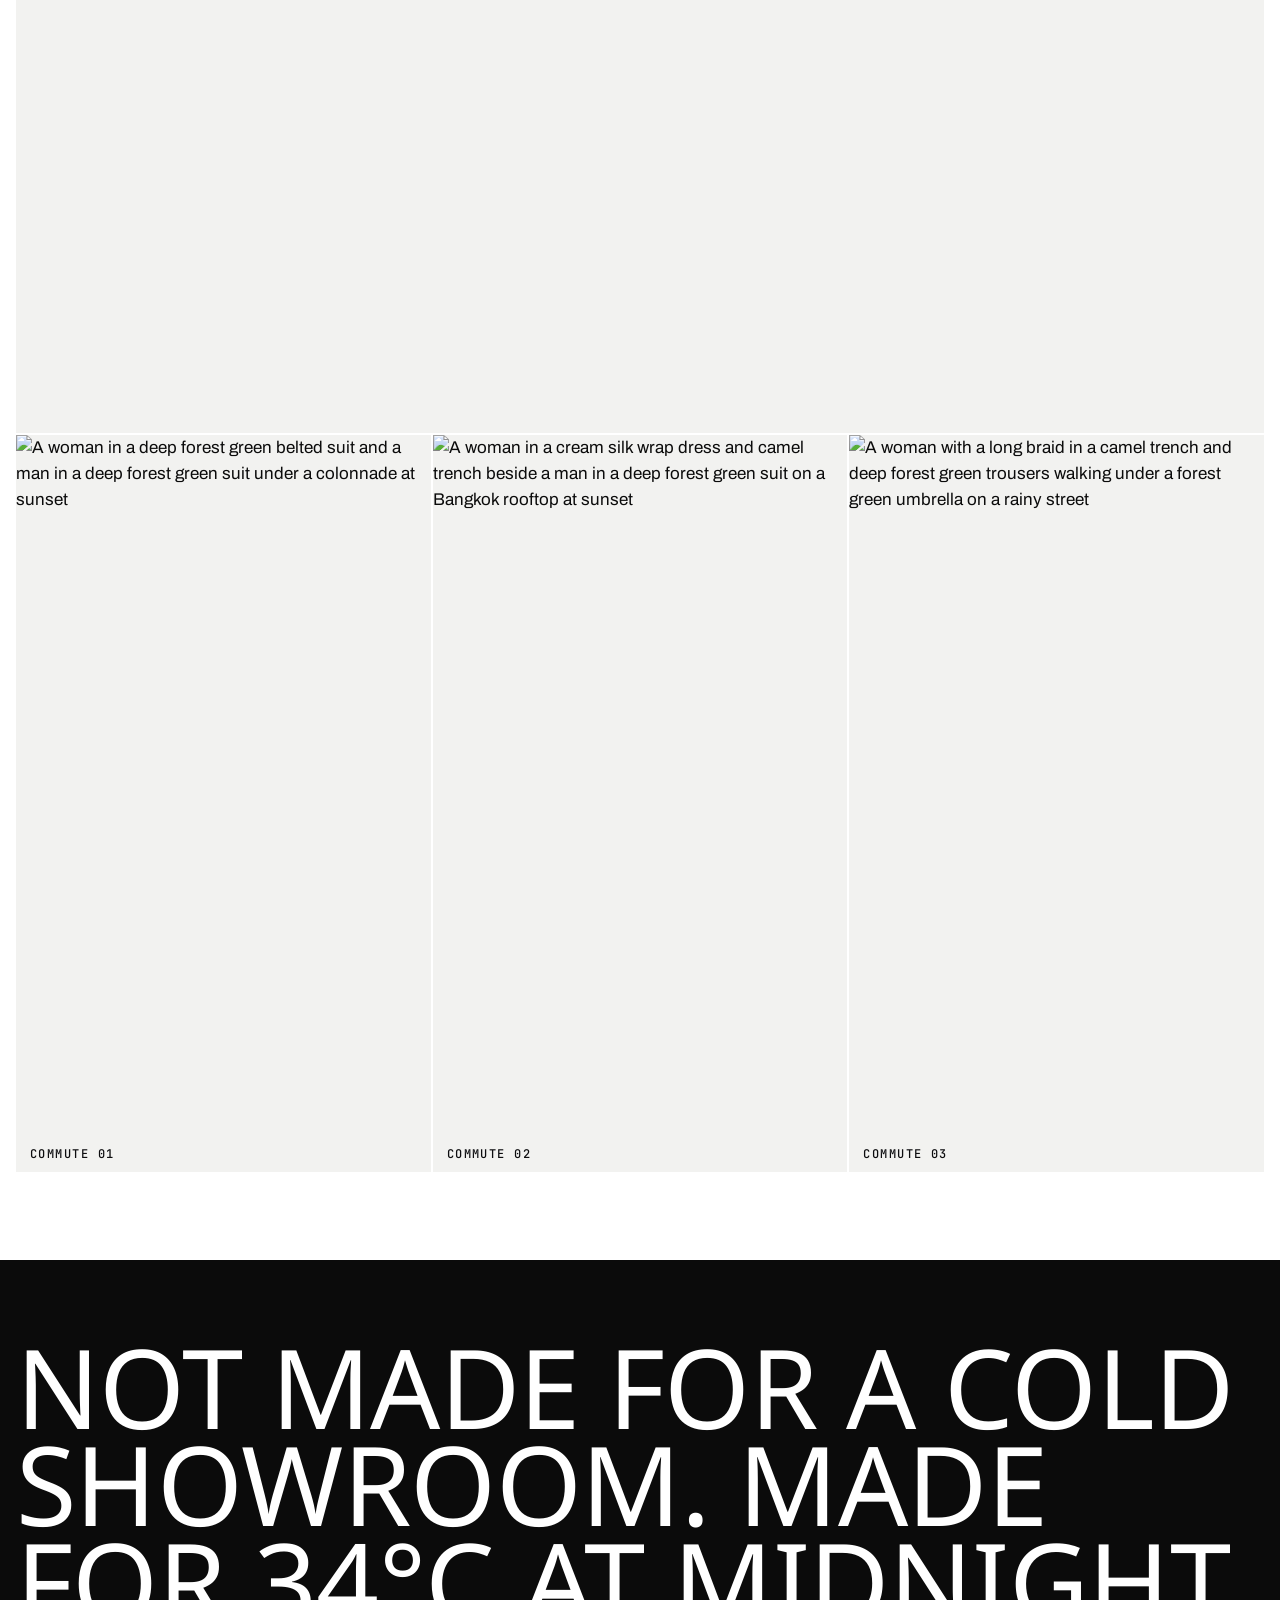
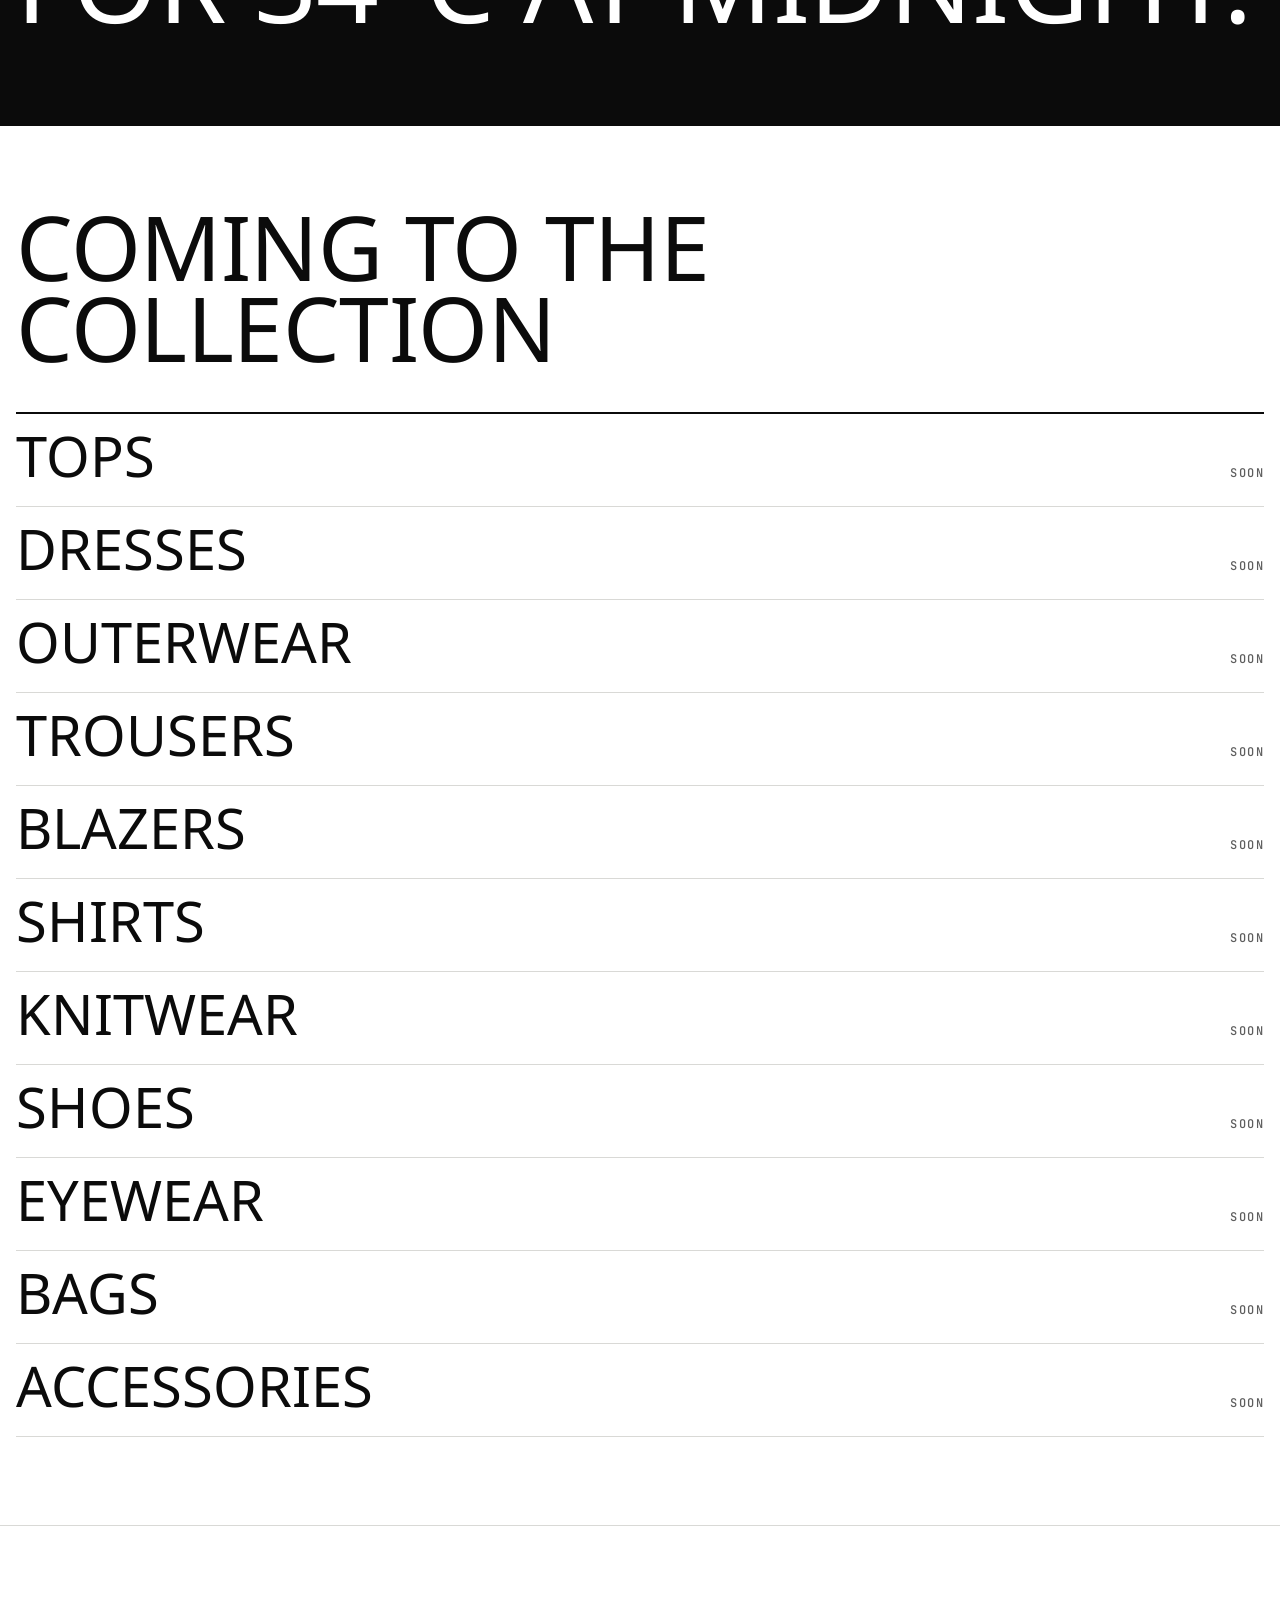
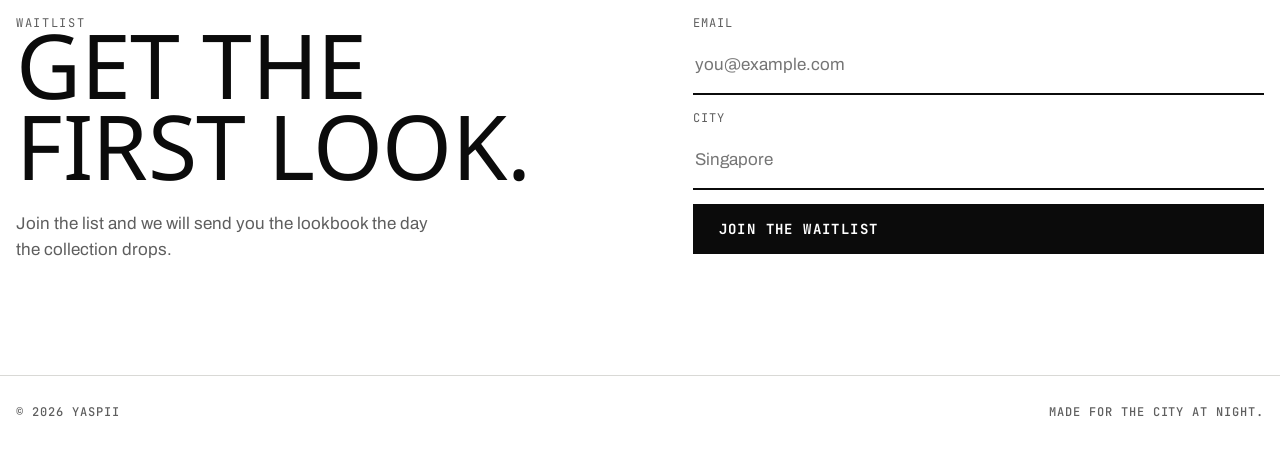
==== commit 40616d78: "Merge business line into fashion (Commute section), simplify logo favicon, i18n" ====
--- a/business.html
+++ b/business.html
@@ -1,162 +1,9 @@
 <!doctype html>
-<html lang="en" data-title-key="bu.title" data-desc-key="bu.desc">
-<head>
-<meta charset="utf-8">
-<meta name="viewport" content="width=device-width, initial-scale=1, viewport-fit=cover">
-<title>Yaspii Business</title>
-<link rel="icon" href="img/favicon-32.png" sizes="32x32">
-<link rel="apple-touch-icon" href="img/favicon-180.png">
-<meta name="description" content="Yaspii Business: business casual for tropical cities, tailored lines that stay relaxed in the heat.">
-<link rel="preconnect" href="https://fonts.googleapis.com">
-<link rel="preconnect" href="https://fonts.gstatic.com" crossorigin>
-<link rel="stylesheet" href="https://fonts.googleapis.com/css2?family=Jost:ital,wght@0,300;0,400;0,500;1,300&family=Figtree:wght@400;500;600&family=JetBrains+Mono:wght@400;500;800&family=Noto+Sans+SC:wght@400;600&family=Noto+Sans+Thai:wght@400;600&display=swap">
-<link rel="preload" as="image" href="img/bu-hero-1600.webp">
-<style>
-/* Business: honey, cream and navy; light wide-tracked capitals; quiet British-heritage tailoring. Nothing from the sport line. */
-:root{
-  --bg:#F4EDE2;--surface:#EADFCD;--ink:#1B2A41;--muted:#5D6472;--line:#D8CAB2;--accent:#A8743A;--honey:#C89B5E;--navy:#1B2A41;--cream:#F4EDE2;
-  --display:"Jost","Noto Sans Thai","Noto Sans SC","Noto Sans Khmer","Noto Sans Lao","Noto Sans Myanmar",Georgia,serif;
-  --body:"Figtree","Noto Sans Thai","Noto Sans SC","Noto Sans Khmer","Noto Sans Lao","Noto Sans Myanmar",ui-sans-serif,system-ui,sans-serif;
-  --mono:"JetBrains Mono","Noto Sans Thai","Noto Sans SC",ui-monospace,Menlo,monospace;
-}
-@media (prefers-color-scheme:dark){:root:not([data-theme="light"]){--bg:#141C2B;--surface:#1C2639;--ink:#F1E8DA;--muted:#B3AA9C;--line:#2E3A50;--accent:#D9A86A;color-scheme:dark}}
-:root[data-theme="dark"]{--bg:#141C2B;--surface:#1C2639;--ink:#F1E8DA;--muted:#B3AA9C;--line:#2E3A50;--accent:#D9A86A;color-scheme:dark}
-*{box-sizing:border-box}
-body{margin:0;background:var(--bg);color:var(--ink);font-family:var(--body);font-size:17px;line-height:1.6;-webkit-font-smoothing:antialiased}
-.wrap{max-width:1180px;margin:0 auto;padding-left:max(16px,env(safe-area-inset-left,0px));padding-right:max(16px,env(safe-area-inset-right,0px))}
-a{color:inherit}
-:focus-visible{outline:2px solid var(--accent);outline-offset:3px}
-.eyebrow{font-family:var(--mono);font-size:12px;letter-spacing:.16em;text-transform:uppercase;color:var(--accent)}
-h1,h2,.big{font-family:var(--display);font-weight:300;margin:0;letter-spacing:.12em;text-transform:uppercase}
-.bu-hero .wrap{padding-block:56px 36px;text-align:center;display:grid;justify-items:center;gap:18px}
-.bu-hero h1{font-size:clamp(30px,4.6vw,66px);line-height:1.15;max-width:22ch;text-wrap:balance}
-.bu-hero h1::after{content:"";display:block;width:64px;height:1px;background:var(--accent);margin:28px auto 0}
-.bu-lede{max-width:46ch;margin:0;color:var(--muted);font-size:clamp(17px,1.6vw,20px)}
-.bu-hero-img{display:block;width:100%;height:auto;aspect-ratio:16/9;object-fit:cover;background:var(--surface)}
-.btn{display:inline-flex;align-items:center;gap:10px;background:var(--ink);color:var(--bg);font:600 15px/1 var(--body);letter-spacing:.04em;padding:16px 28px;text-decoration:none;border:1px solid var(--ink);cursor:pointer;border-radius:2px}
-.btn:hover{background:transparent;color:var(--ink)}
-section{padding-block:88px}
-.sec-head{text-align:center;display:grid;justify-items:center;gap:12px}
-h2{font-size:clamp(24px,3vw,40px);line-height:1.2;max-width:24ch;text-wrap:balance}
-.film-box{margin-top:36px;aspect-ratio:16/9;background:var(--navy);color:var(--cream);display:flex;flex-direction:column;align-items:center;justify-content:center;gap:14px;text-align:center;padding:16px;position:relative;overflow:hidden;border-radius:2px}
-.film-box::before{content:"";position:absolute;inset:0;background:url(img/bu-hero-960.webp) center/cover;opacity:.22}
-.film-box>*{position:relative}
-.film-box svg{width:68px;height:68px;color:var(--honey)}
-.film-t{font-family:var(--display);font-weight:300;font-size:clamp(22px,3vw,40px);line-height:1.1;letter-spacing:.14em;text-transform:uppercase}
-.film-s{font-family:var(--mono);font-size:12px;letter-spacing:.16em;text-transform:uppercase;opacity:.8}
-.film-box video{position:absolute;inset:0;width:100%;height:100%;object-fit:cover}
-.look-grid{list-style:none;margin:44px 0 0;padding:0;display:grid;grid-template-columns:repeat(3,minmax(0,1fr));gap:20px}
-@media (max-width:820px){.look-grid{grid-template-columns:repeat(2,minmax(0,1fr));gap:12px}}
-.look-grid li{margin:0}
-.look-fig{aspect-ratio:9/16;background:var(--surface);overflow:hidden;border-radius:2px;position:relative}
-.look-fig img{display:block;width:100%;height:100%;object-fit:cover}
-.look-ph{position:absolute;inset:0;display:flex;align-items:center;justify-content:center;border:1px solid var(--line)}
-.look-ph b{font-family:var(--display);font-weight:300;font-size:clamp(40px,5vw,72px);letter-spacing:.08em;color:var(--line)}
-.look-cap{margin:12px 0 0;font:500 12px/1 var(--mono);letter-spacing:.12em;text-transform:uppercase;color:var(--muted)}
-.statement{background:var(--navy);color:var(--cream);text-align:center}
-.statement .big{font-size:clamp(22px,3.2vw,42px);line-height:1.35;max-width:30ch;margin:0 auto;text-wrap:balance}
-.statement .rule{width:64px;height:1px;background:var(--honey);margin:0 auto 32px}
-.cat-grid{list-style:none;margin:40px 0 0;padding:0;display:grid;grid-template-columns:repeat(4,minmax(0,1fr));border-top:1px solid var(--line);border-left:1px solid var(--line)}
-@media (max-width:720px){.cat-grid{grid-template-columns:repeat(2,minmax(0,1fr))}}
-.cat-grid li{border-right:1px solid var(--line);border-bottom:1px solid var(--line);padding:26px 18px;display:grid;gap:8px}
-.cat-grid span:first-child{font-family:var(--display);font-weight:400;font-size:clamp(15px,1.5vw,18px);line-height:1.2;letter-spacing:.14em;text-transform:uppercase}
-.cat-grid small{font:500 11px/1 var(--mono);letter-spacing:.12em;text-transform:uppercase;color:var(--accent)}
-.join{background:var(--surface)}
-.join .wrap{display:grid;grid-template-columns:1.1fr 1fr;gap:48px;align-items:start}
-.join p{color:var(--muted);max-width:42ch}
-@media (max-width:820px){.join .wrap{grid-template-columns:1fr;gap:28px}}
-form{display:grid;gap:14px}
-label{font-family:var(--mono);font-size:12px;letter-spacing:.1em;text-transform:uppercase;color:var(--muted)}
-input{width:100%;font:inherit;font-size:17px;color:var(--ink);background:var(--bg);border:1px solid var(--line);border-radius:2px;padding:14px 16px}
-input:focus{outline:2px solid var(--accent);outline-offset:0;border-color:transparent}
-.field{display:grid;gap:6px}
-.note{font-size:14px;color:var(--muted);min-height:1.4em;margin:0}
-footer{border-top:1px solid var(--line)}
-footer .wrap{display:flex;flex-wrap:wrap;gap:16px;justify-content:space-between;padding-block:28px;font:500 12px/1.4 var(--mono);color:var(--muted);letter-spacing:.06em}
-:lang(zh-CN) h1,:lang(zh-CN) h2,:lang(zh-CN) .big{line-height:1.35;letter-spacing:.08em;font-weight:400}
-:lang(th) h1,:lang(th) h2,:lang(th) .big,:lang(km) h1,:lang(km) h2,:lang(km) .big,:lang(lo) h1,:lang(lo) h2,:lang(lo) .big,:lang(my) h1,:lang(my) h2,:lang(my) .big{letter-spacing:.02em!important;font-weight:400}
-</style>
-<link rel="stylesheet" href="nav.css?v=20261103">
-</head>
-<body>
-<header class="yh">
-  <div class="wrap yh-top">
-    <a class="logo" href="index.html" aria-label="Yaspii home"><svg aria-hidden="true" focusable="false" xmlns="http://www.w3.org/2000/svg" viewBox="-10 -1177 3289 1227"><g fill="currentColor"><g transform="scale(1 -1)"><path transform="translate(0.0 0)" d="M251 0V203L4 660H198L329 347H335L466 660H658L413 205V0Z"/><path transform="translate(632.0 0)" d="M14 0 238 660H474L698 0H522L485 124H227L190 0ZM453 232 364 534H348L259 232Z"/><path transform="translate(1314.0 0)" d="M331 -14Q267 -14 215.0 -2.0Q163 10 125.0 34.5Q87 59 65.0 97.0Q43 135 39 185L180 232Q183 190 204.0 162.0Q225 134 260.5 120.5Q296 107 340 107Q382 107 410.5 117.5Q439 128 453.5 144.5Q468 161 468 180Q468 202 449.0 216.5Q430 231 397.0 241.5Q364 252 320 262Q270 274 222.0 288.0Q174 302 135.0 324.5Q96 347 73.5 382.5Q51 418 51 472Q51 533 82.0 578.0Q113 623 173.0 648.5Q233 674 321 674Q408 674 469.0 649.0Q530 624 563.0 579.5Q596 535 599 476L455 435Q455 464 445.5 486.0Q436 508 419.0 522.5Q402 537 377.0 544.5Q352 552 320 552Q282 552 255.5 543.0Q229 534 216.0 519.5Q203 505 203 486Q203 462 223.5 446.5Q244 431 279.5 420.5Q315 410 358 400Q401 391 447.0 377.5Q493 364 533.0 342.0Q573 320 597.5 282.5Q622 245 622 188Q622 127 589.5 81.5Q557 36 492.0 11.0Q427 -14 331 -14Z"/><path transform="translate(1942.0 0)" d="M69 0V660H345Q409 660 460.5 645.0Q512 630 549.0 600.5Q586 571 605.5 525.5Q625 480 625 419Q625 341 589.5 288.0Q554 235 484.5 208.0Q415 181 311 181H230V0ZM230 537V305H334Q399 305 431.0 332.0Q463 359 463 423Q463 479 433.5 508.0Q404 537 340 537Z"/><path transform="translate(2566.0 0)" d="M69 0V660H233V0Z"/><path transform="translate(2839.0 0)" d="M69 0V660H233V0Z"/></g><g transform="translate(3014.6 -764.0) scale(9.0786) translate(-89 -68)"><path d="M116 50 C100 28 68 32 62 52 C60 61 69 63 76 58 C86 51 100 56 109 68 Z"/></g></g></svg></a>
-    <div class="yh-r">
-      <label class="yh-lang"><span class="sr" data-i18n="nav.lang">Language</span><select data-lang-select><option value="en" lang="en" selected>English</option><option value="th" lang="th">ไทย</option><option value="zh" lang="zh-CN">中文</option><option value="vi" lang="vi">Tiếng Việt</option><option value="id" lang="id">Bahasa Indonesia</option><option value="ms" lang="ms">Bahasa Melayu</option><option value="fil" lang="fil">Filipino</option><option value="km" lang="km">ខ្មែរ</option><option value="lo" lang="lo">ລາວ</option><option value="my" lang="my">မြန်မာ</option></select></label>
-      <a class="yh-join" href="#join" data-i18n="nav.join">Join the waitlist</a>
-    </div>
-  </div>
-  <nav class="wrap yh-lines" aria-label="Collections" data-i18n-aria="nav.lines"><a href="index.html" data-i18n="nav.sport">SPORT</a><a href="fashion.html" data-i18n="nav.fashion">FASHION</a><a href="business.html" aria-current="page" data-i18n="nav.business">BUSINESS</a></nav>
-  <nav class="wrap yh-cats" aria-label="Shop by category" data-i18n-aria="nav.shop"><span class="c"><span data-i18n="cat.shirts">Shirts</span><small data-i18n="nav.soon">Soon</small></span><span class="c"><span data-i18n="cat.blazers">Blazers</span><small data-i18n="nav.soon">Soon</small></span><span class="c"><span data-i18n="cat.trousers">Trousers</span><small data-i18n="nav.soon">Soon</small></span><span class="c"><span data-i18n="cat.knit">Knitwear</span><small data-i18n="nav.soon">Soon</small></span><span class="c"><span data-i18n="cat.outer">Outerwear</span><small data-i18n="nav.soon">Soon</small></span><span class="c"><span data-i18n="cat.shoes">Shoes</span><small data-i18n="nav.soon">Soon</small></span><span class="c"><span data-i18n="cat.eyewear">Eyewear</span><small data-i18n="nav.soon">Soon</small></span><span class="c"><span data-i18n="cat.bags">Bags</span><small data-i18n="nav.soon">Soon</small></span></nav>
-</header>
-
-<main>
-<section class="bu-hero" style="padding-block:0"><div class="wrap">
-  <div class="eyebrow" data-i18n="bu.eyebrow">Yaspii Business · Collection 01</div>
-  <h1 data-i18n="bu.h1">Sharp at nine. Still sharp at six.</h1>
-  <p class="bu-lede" data-i18n="bu.lede">Business casual for cities where the commute is a walk in the heat. Tailored lines with an easy, relaxed fit.</p>
-  <a class="btn" href="#join" data-i18n="line.cta">Join the waitlist →</a>
-</div>
-<img class="bu-hero-img" src="img/bu-hero-1600.webp" srcset="img/bu-hero-960.webp 960w, img/bu-hero-1600.webp 1600w" sizes="100vw" width="1600" height="900" alt="Four people in honey trench coats, cream shirts and a camel blazer walk down a rain-washed street of colonial shophouses at golden hour">
-</section>
-
-<section id="film"><div class="wrap">
-  <div class="sec-head"><div class="eyebrow" data-i18n="bu.film">Business film</div></div>
-  <div class="film-box" id="line-film" data-film="">
-    <svg viewBox="0 0 64 64" aria-hidden="true"><circle cx="32" cy="32" r="30" fill="none" stroke="currentColor" stroke-width="1.5"/><path d="M26 20 L46 32 L26 44 Z" fill="currentColor"/></svg>
-    <span class="film-t" data-i18n="bu.film">Business film</span>
-    <span class="film-s" data-i18n="film.soon">Film in production</span>
-  </div>
-</div></section>
-
-<section id="look" style="padding-top:0"><div class="wrap">
-  <div class="sec-head">
-    <div class="eyebrow" data-i18n="bu.look.eyebrow">Lookbook</div>
-    <h2 data-i18n="bu.look.h2">From the meeting to the street.</h2>
-  </div>
-  <ul class="look-grid">
-    <li><div class="look-fig"><img src="img/bu-look-1-720.webp" width="720" height="1280" loading="lazy" decoding="async" alt="A woman in a belted honey trench jacket and cream trousers leans on a colonnade pillar beside a man in a camel blazer"></div><p class="look-cap"><span data-i18n="fa.look">Look</span> 01</p></li>
-    <li><div class="look-fig"><img src="img/bu-look-2-720.webp" width="720" height="1280" loading="lazy" decoding="async" alt="A woman in a navy wrap dress with a camel trench over her shoulders walks across a rooftop terrace at sunset"></div><p class="look-cap"><span data-i18n="fa.look">Look</span> 02</p></li>
-    <li><div class="look-fig"><img src="img/bu-look-3-720.webp" width="720" height="1280" loading="lazy" decoding="async" alt="A woman in a long honey trench coat and navy trousers walks under a navy umbrella through warm evening rain"></div><p class="look-cap"><span data-i18n="fa.look">Look</span> 03</p></li>
-    <li><div class="look-fig"><div class="look-ph"><b>04</b></div></div><p class="look-cap"><span data-i18n="fa.look">Look</span> 04 · <span data-i18n="nav.soon">Soon</span></p></li>
-    <li><div class="look-fig"><div class="look-ph"><b>05</b></div></div><p class="look-cap"><span data-i18n="fa.look">Look</span> 05 · <span data-i18n="nav.soon">Soon</span></p></li>
-    <li><div class="look-fig"><div class="look-ph"><b>06</b></div></div><p class="look-cap"><span data-i18n="fa.look">Look</span> 06 · <span data-i18n="nav.soon">Soon</span></p></li>
-  </ul>
-</div></section>
-
-<section class="statement"><div class="wrap">
-  <div class="rule"></div>
-  <p class="big" data-i18n="bu.statement">A city wardrobe for people who walk to work at 33°C.</p>
-</div></section>
-
-<section><div class="wrap">
-  <div class="sec-head"><h2 data-i18n="bu.cats.h2">Coming to the collection</h2></div>
-  <ul class="cat-grid"><li><span data-i18n="cat.shirts">Shirts</span><small data-i18n="nav.soon">Soon</small></li><li><span data-i18n="cat.blazers">Blazers</span><small data-i18n="nav.soon">Soon</small></li><li><span data-i18n="cat.trousers">Trousers</span><small data-i18n="nav.soon">Soon</small></li><li><span data-i18n="cat.knit">Knitwear</span><small data-i18n="nav.soon">Soon</small></li><li><span data-i18n="cat.outer">Outerwear</span><small data-i18n="nav.soon">Soon</small></li><li><span data-i18n="cat.shoes">Shoes</span><small data-i18n="nav.soon">Soon</small></li><li><span data-i18n="cat.eyewear">Eyewear</span><small data-i18n="nav.soon">Soon</small></li><li><span data-i18n="cat.bags">Bags</span><small data-i18n="nav.soon">Soon</small></li></ul>
-</div></section>
-
-<section class="join" id="join"><div class="wrap">
-  <div>
-    <div class="eyebrow" data-i18n="join.eyebrow">Waitlist</div>
-    <h2 data-i18n="bu.join.h2">Be first in the fitting room.</h2>
-    <p data-i18n="bu.join.p">Join the list for fitting invitations and the launch date of the first business collection.</p>
-  </div>
-  <form class="waitlist" novalidate>
-    <input type="hidden" name="line" value="business">
-    <div class="field"><label for="email" data-i18n="form.email">Email</label><input id="email" name="email" type="email" autocomplete="email" placeholder="you@example.com" required></div>
-    <div class="field"><label for="city" data-i18n="form.city">City</label><input id="city" name="city" type="text" autocomplete="address-level2" placeholder="Singapore" data-i18n-ph="form.city.ph"></div>
-    <button class="btn" type="submit" data-i18n="form.submit">Join the waitlist</button>
-    <p class="note" role="status"></p>
-  </form>
-</div></section>
-</main>
-
-<footer><div class="wrap">
-  <span>© 2026 Yaspii</span>
-  <span data-i18n="bu.footer">Tailored for the tropics.</span>
-</div></footer>
-
-<script src="i18n.js?v=20261103"></script>
-<script src="lines.js?v=20261103" defer></script>
-</body>
-</html>
+<html lang="en"><head><meta charset="utf-8">
+<title>Yaspii Fashion</title>
+<meta name="robots" content="noindex">
+<link rel="canonical" href="https://yaspii.com/fashion.html#commute">
+<meta http-equiv="refresh" content="0; url=fashion.html#commute">
+<link rel="icon" href="img/favicon-32.png?v=2" sizes="32x32">
+</head><body><p><a href="fashion.html#commute">Yaspii Fashion · Commute</a></p>
+<script>location.replace('fashion.html#commute')</script></body></html>
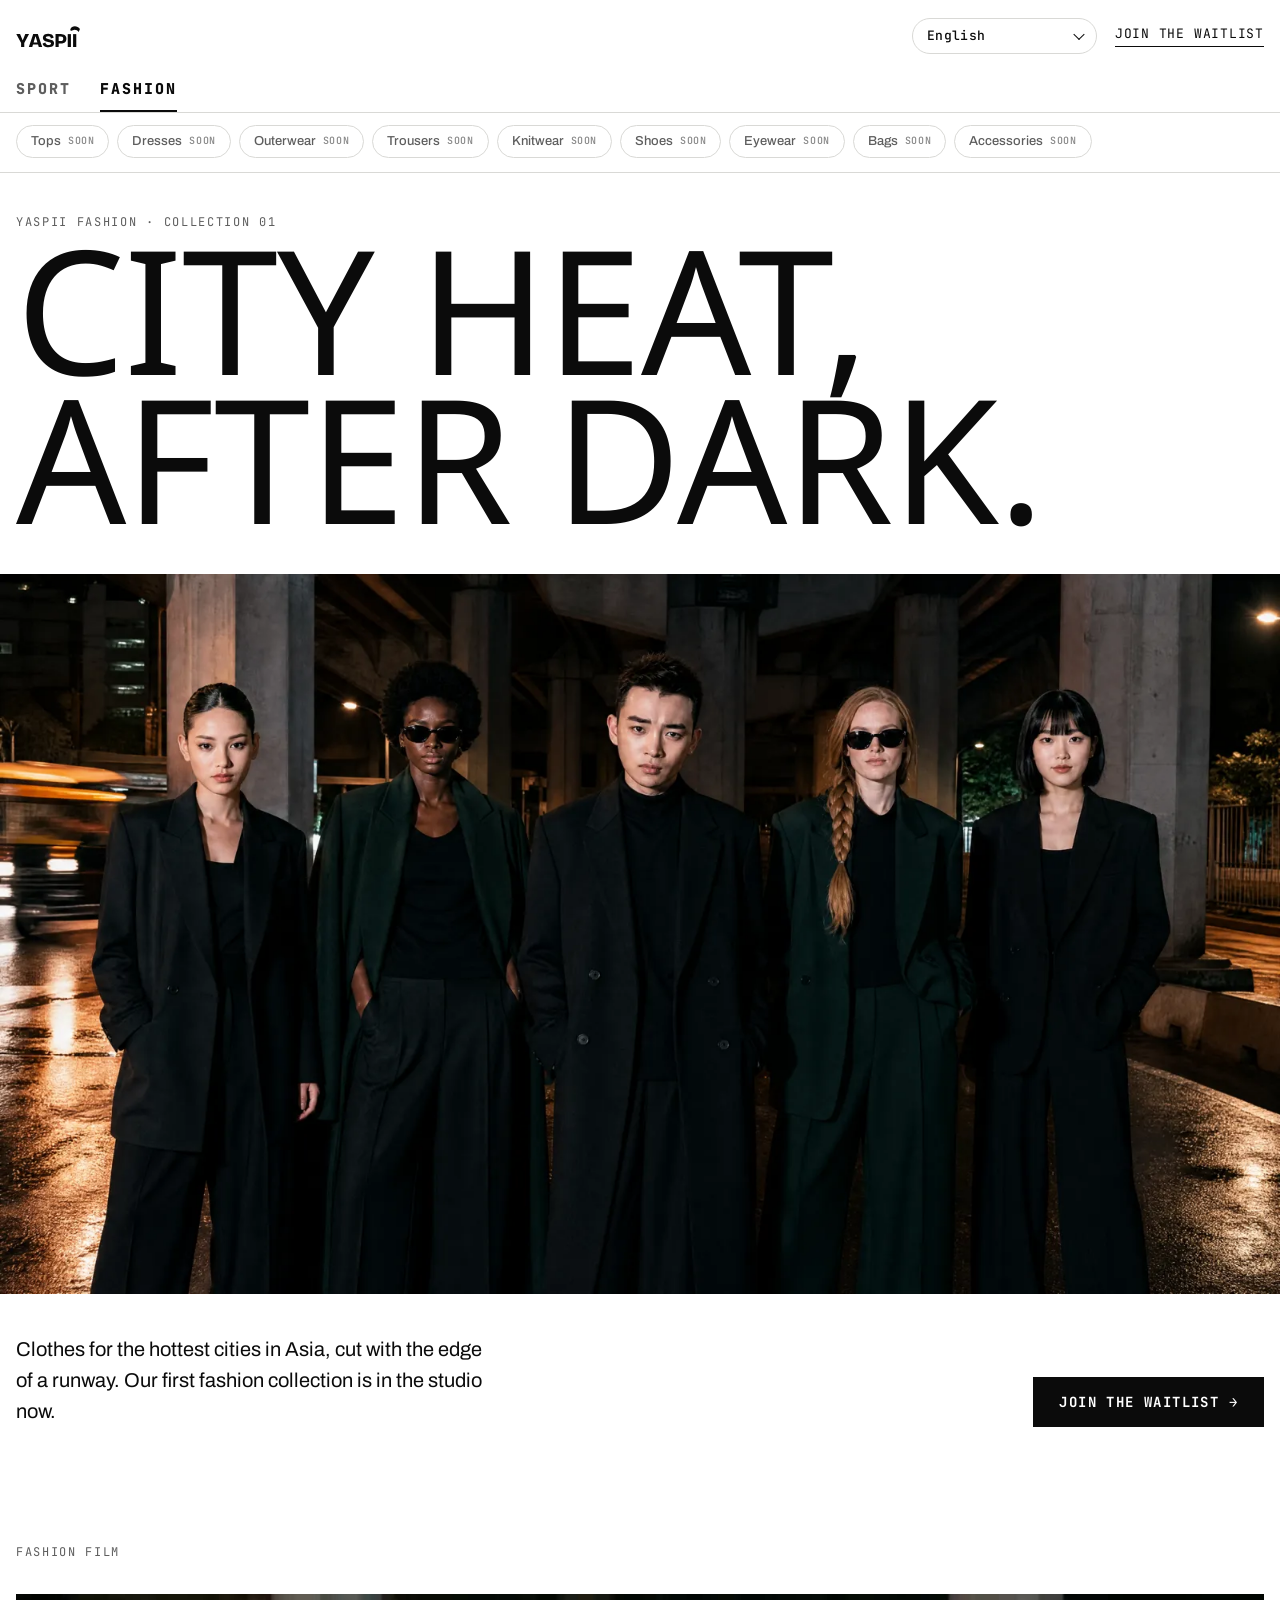
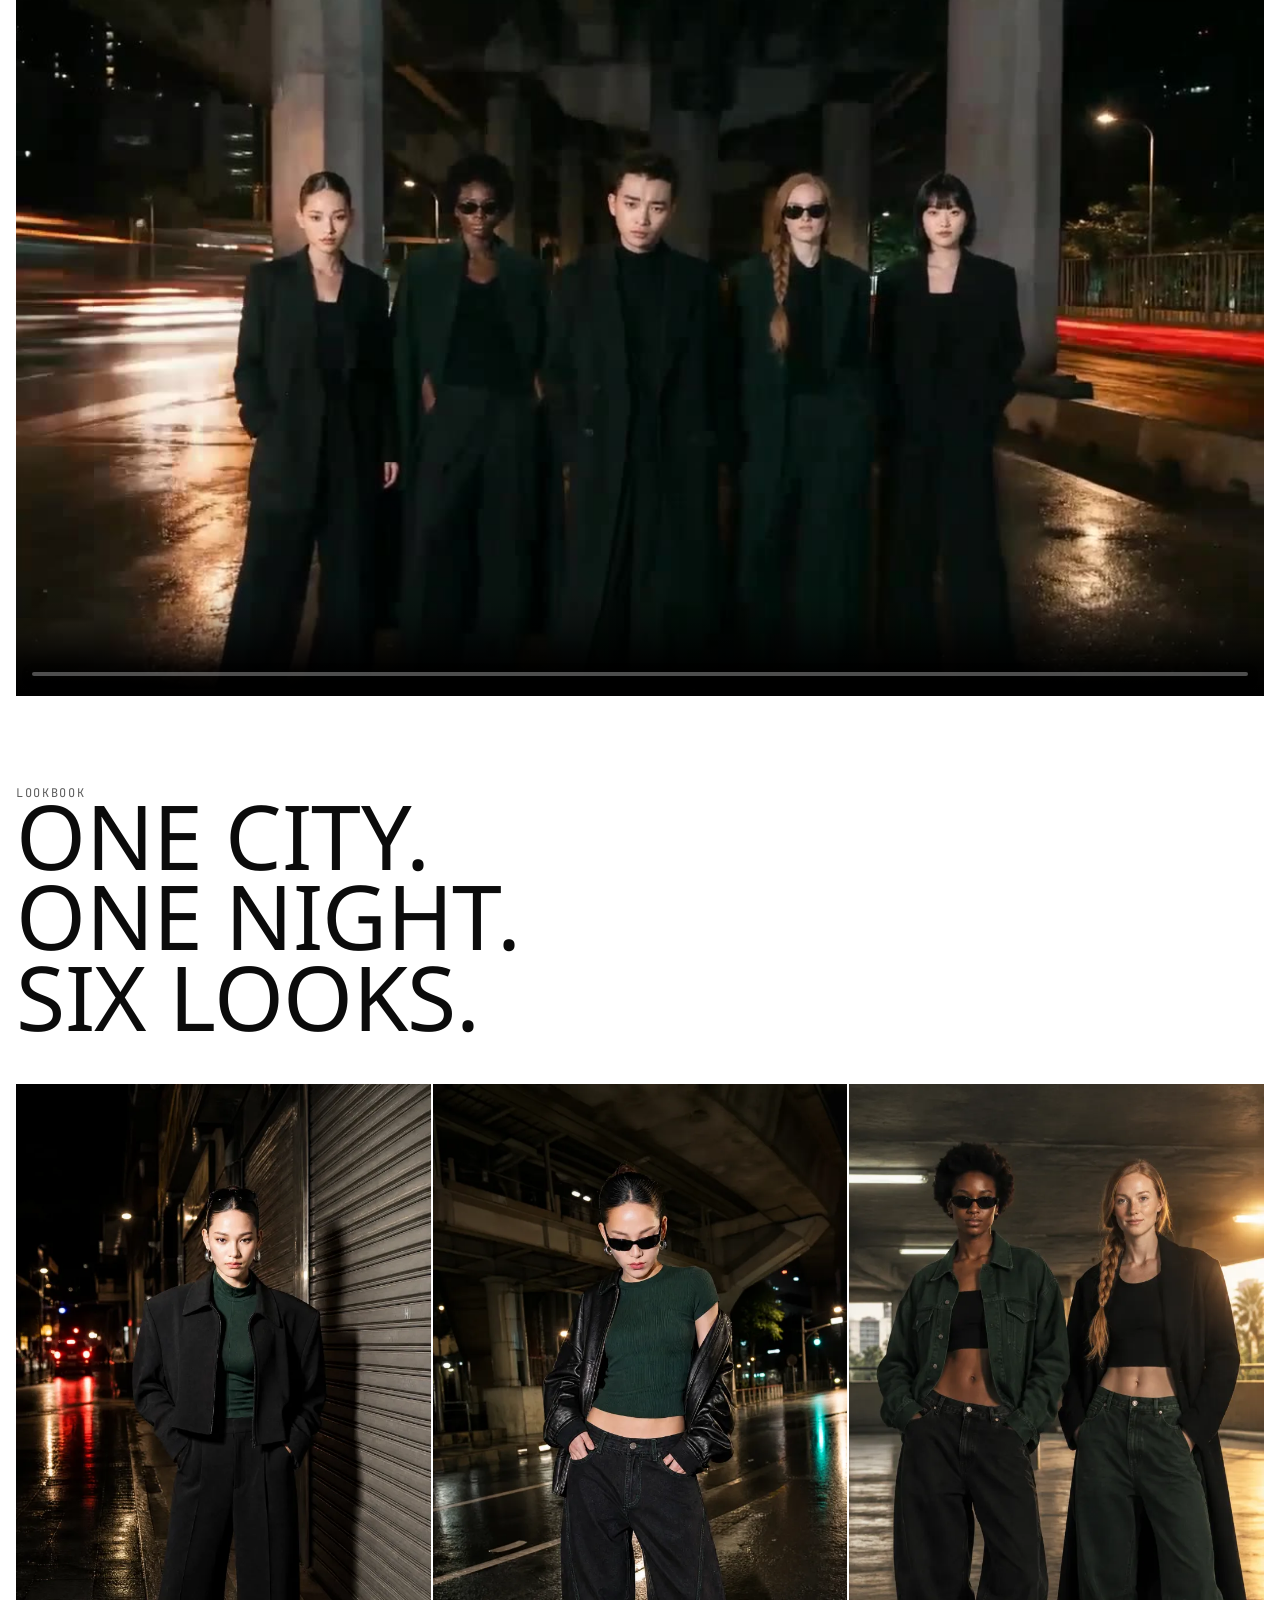
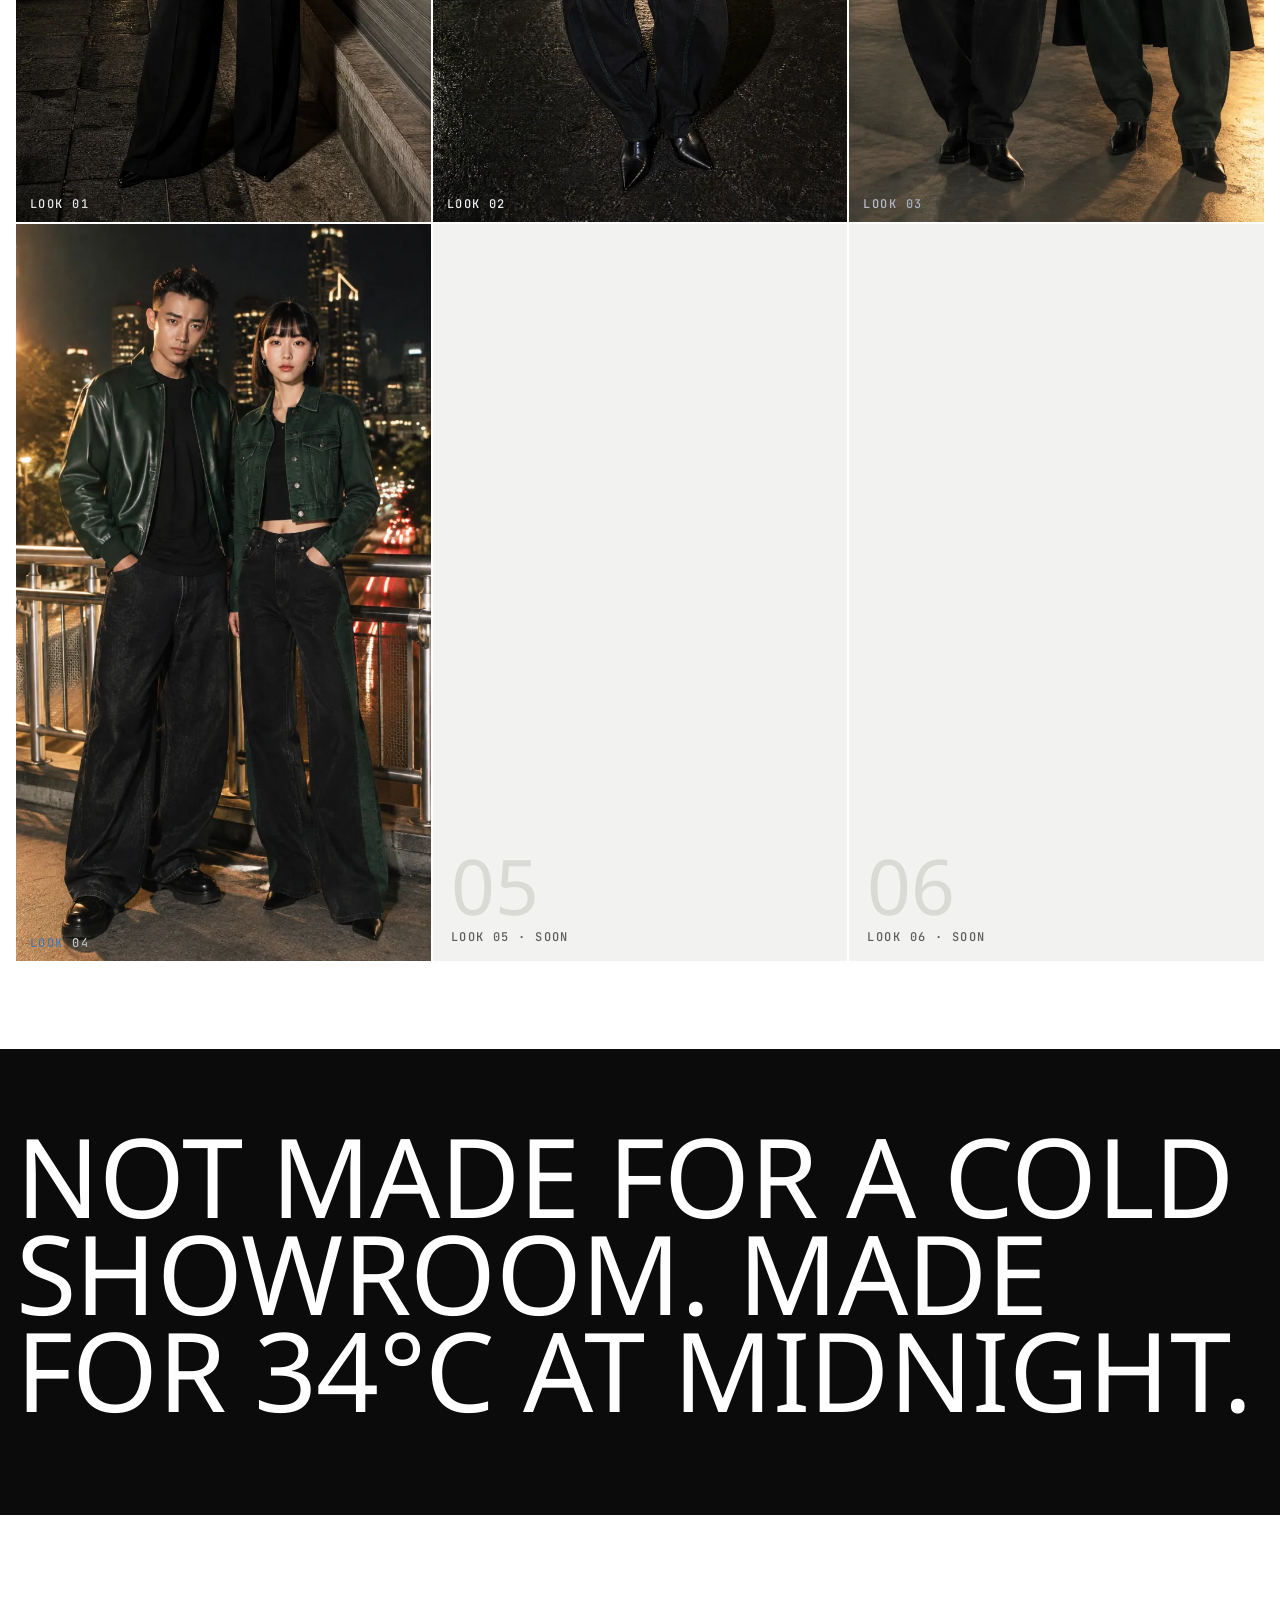
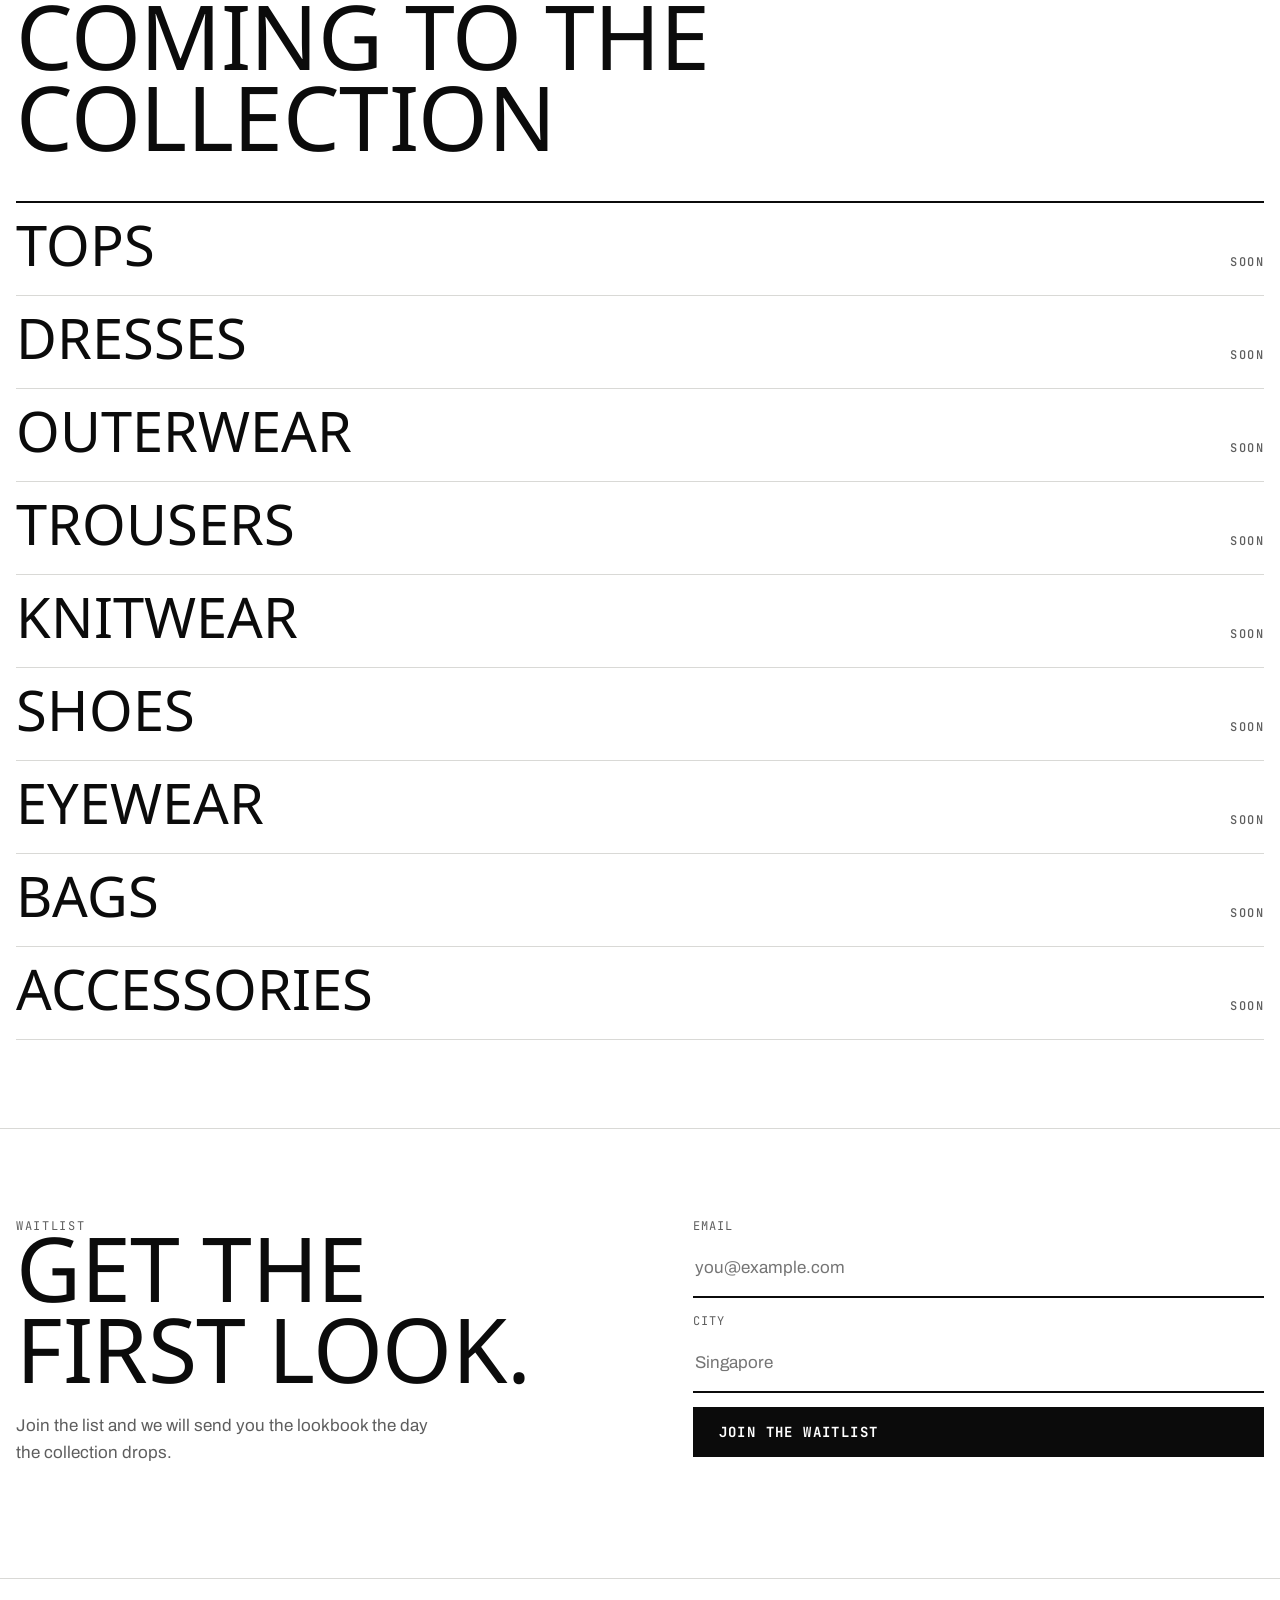
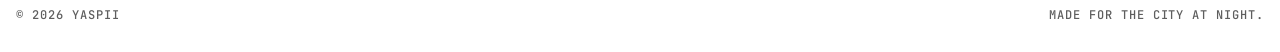
==== commit 10bc64e5: "Fashion film v7, remove commute/blazers/shirts, business page redirect" ====
--- a/business.html
+++ b/business.html
@@ -2,8 +2,8 @@
 <html lang="en"><head><meta charset="utf-8">
 <title>Yaspii Fashion</title>
 <meta name="robots" content="noindex">
-<link rel="canonical" href="https://yaspii.com/fashion.html#commute">
-<meta http-equiv="refresh" content="0; url=fashion.html#commute">
+<link rel="canonical" href="https://yaspii.com/fashion.html">
+<meta http-equiv="refresh" content="0; url=fashion.html">
 <link rel="icon" href="img/favicon-32.png?v=2" sizes="32x32">
-</head><body><p><a href="fashion.html#commute">Yaspii Fashion · Commute</a></p>
-<script>location.replace('fashion.html#commute')</script></body></html>
+</head><body><p><a href="fashion.html">Yaspii Fashion</a></p>
+<script>location.replace('fashion.html')</script></body></html>
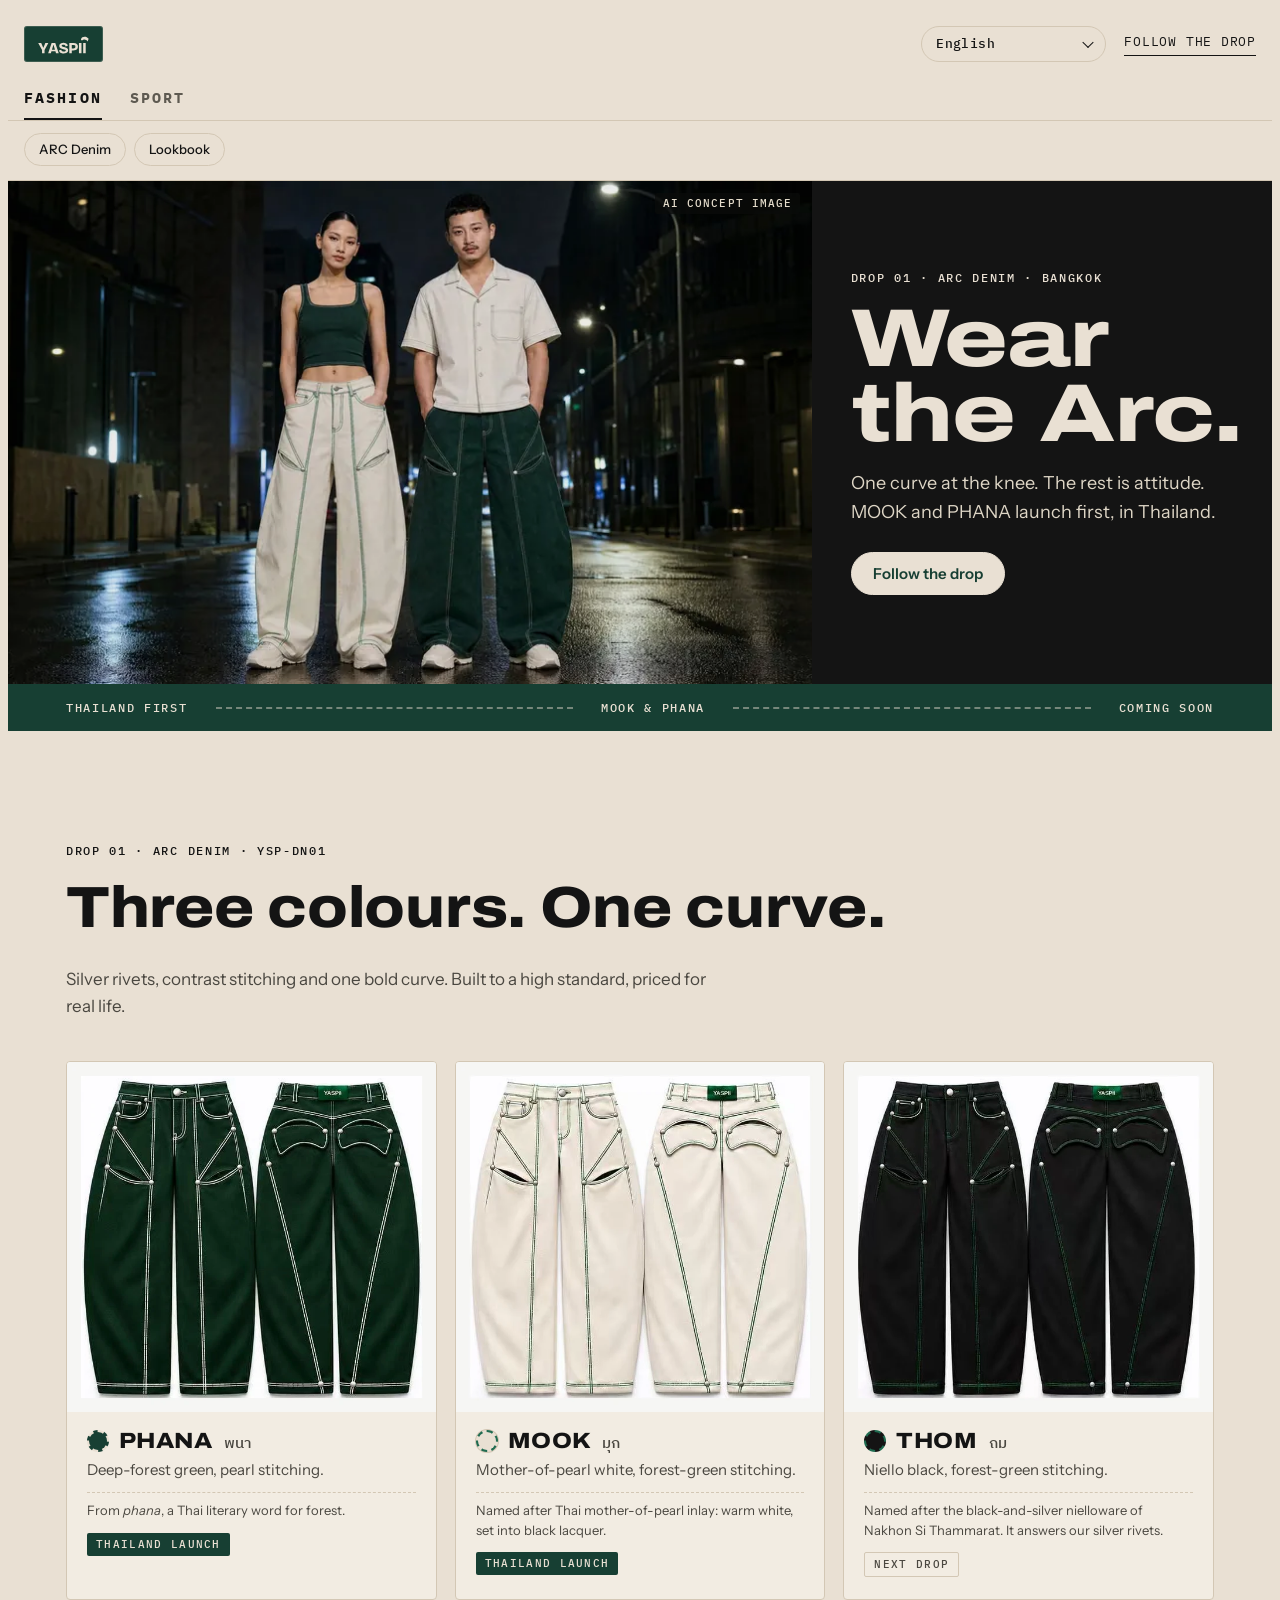
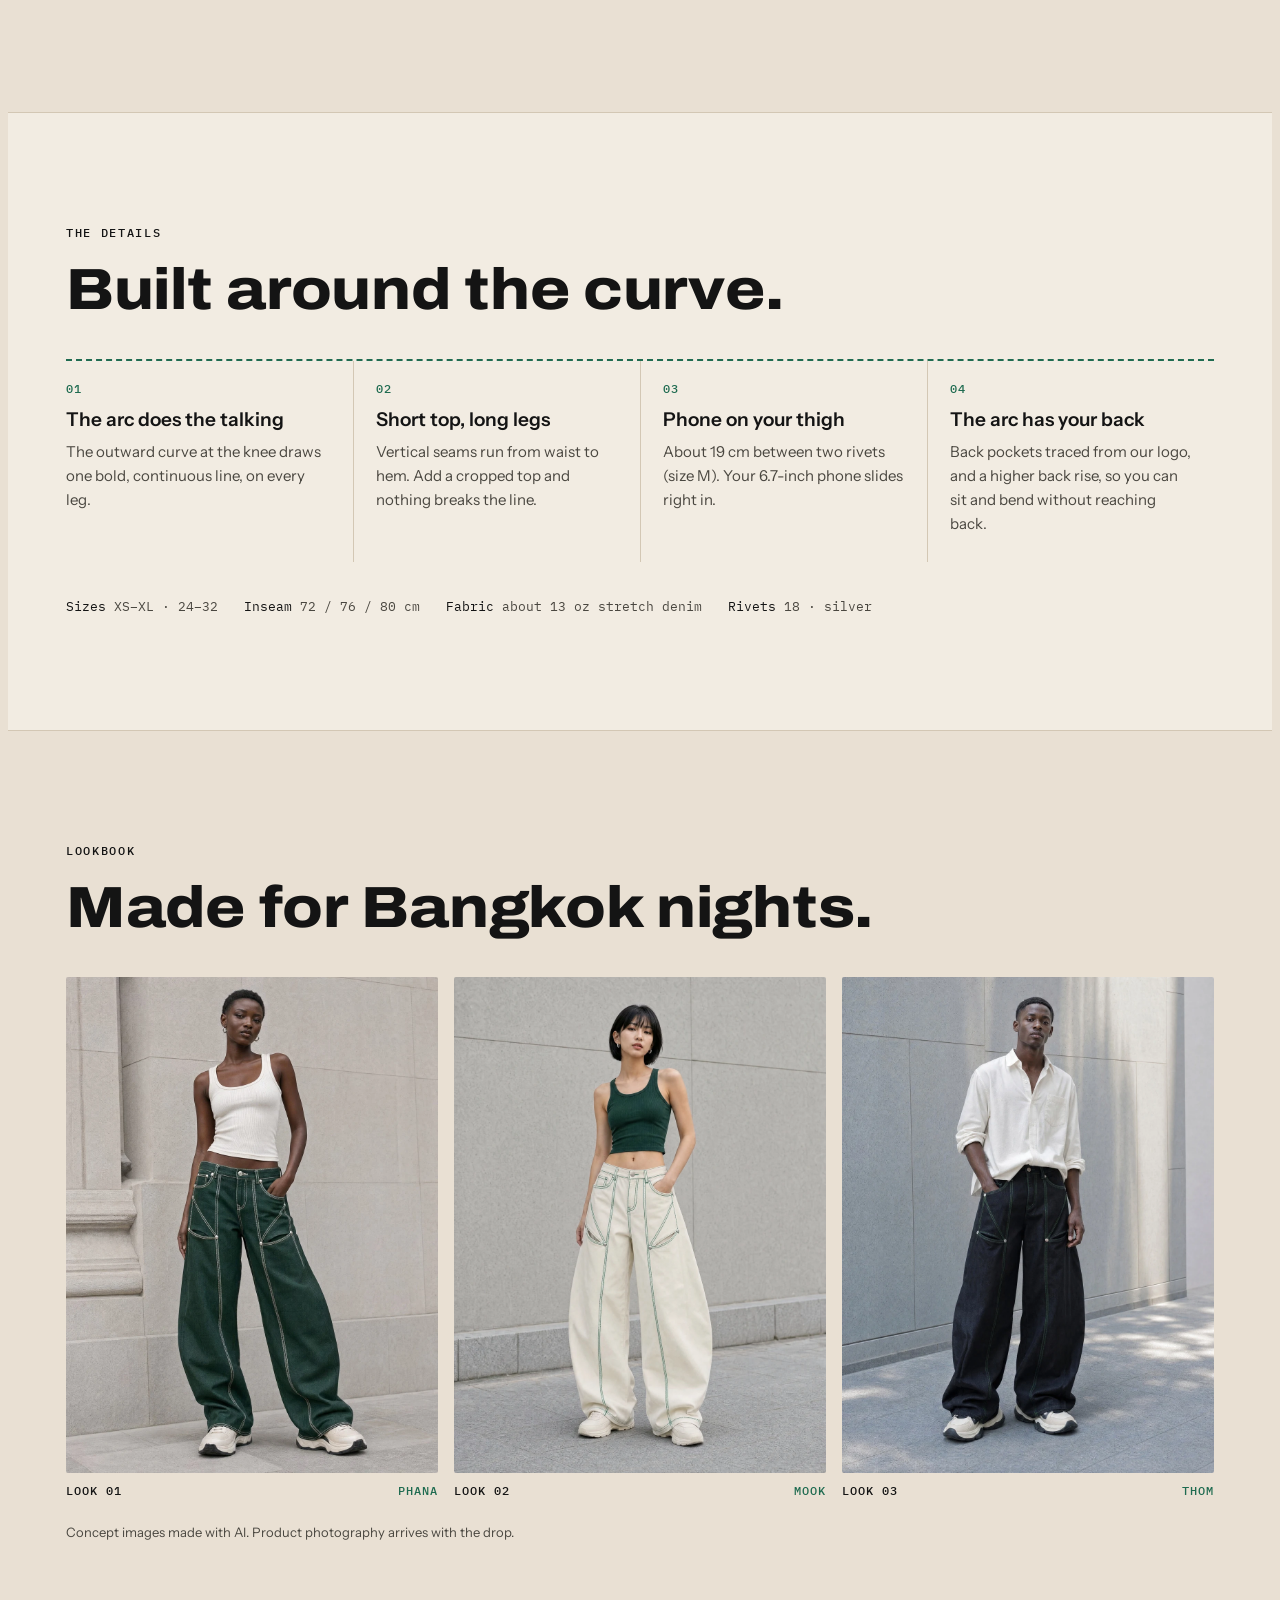
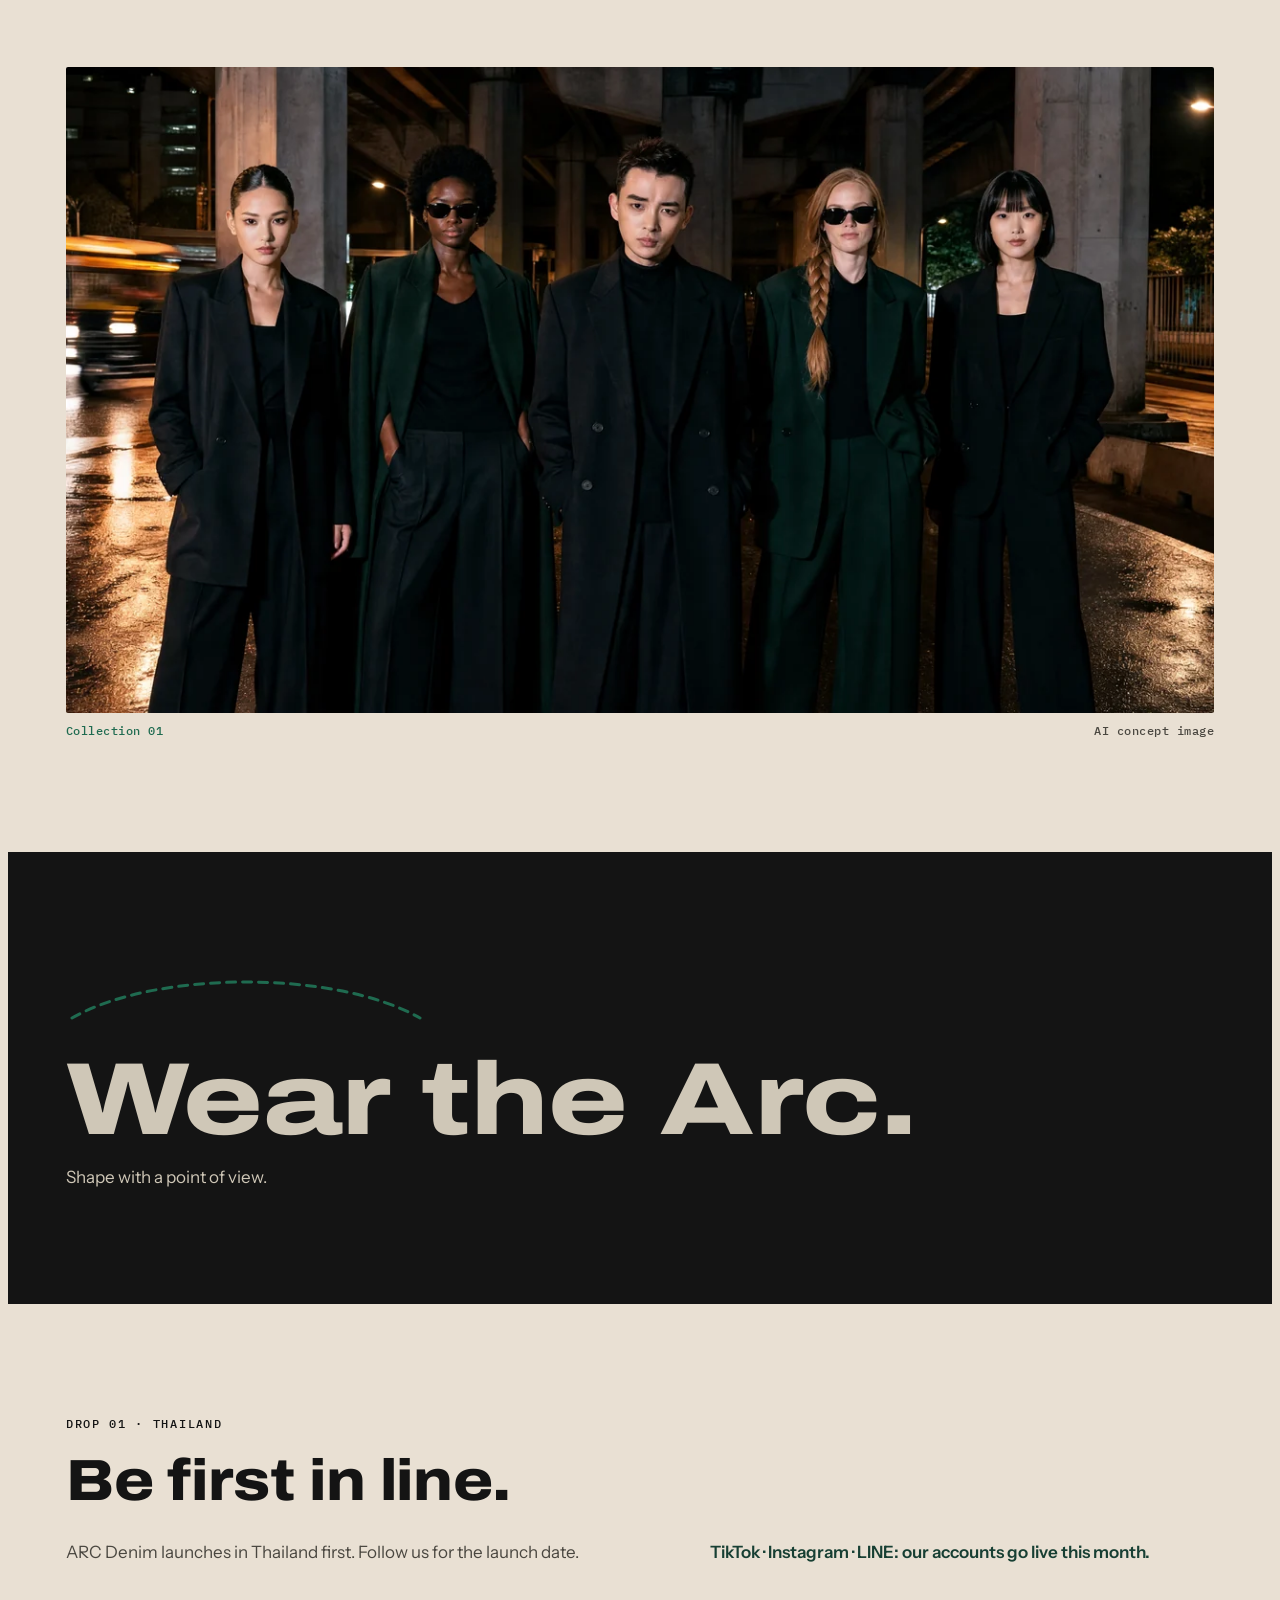
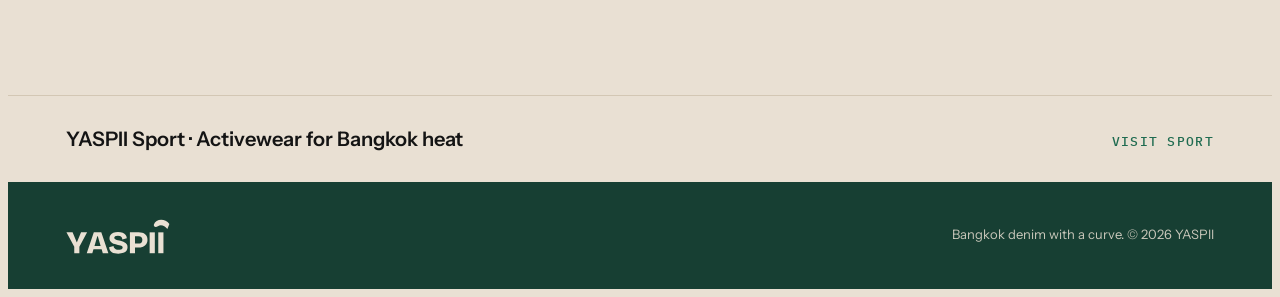
==== commit e69b9c1f: "Remove the old tropics tab title everywhere; business.html now points to the home page Co-Authored-B" ====
--- a/business.html
+++ b/business.html
@@ -1,9 +1,9 @@
 <!doctype html>
 <html lang="en"><head><meta charset="utf-8">
-<title>Yaspii Fashion</title>
+<title>YASPII · Wear the Arc</title>
 <meta name="robots" content="noindex">
-<link rel="canonical" href="https://yaspii.com/fashion.html">
-<meta http-equiv="refresh" content="0; url=fashion.html">
+<link rel="canonical" href="https://yaspii.com/">
+<meta http-equiv="refresh" content="0; url=index.html">
 <link rel="icon" href="img/favicon-32.png?v=2" sizes="32x32">
-</head><body><p><a href="fashion.html">Yaspii Fashion</a></p>
-<script>location.replace('fashion.html')</script></body></html>
+</head><body><p><a href="index.html">YASPII</a></p>
+<script>location.replace('index.html')</script></body></html>
